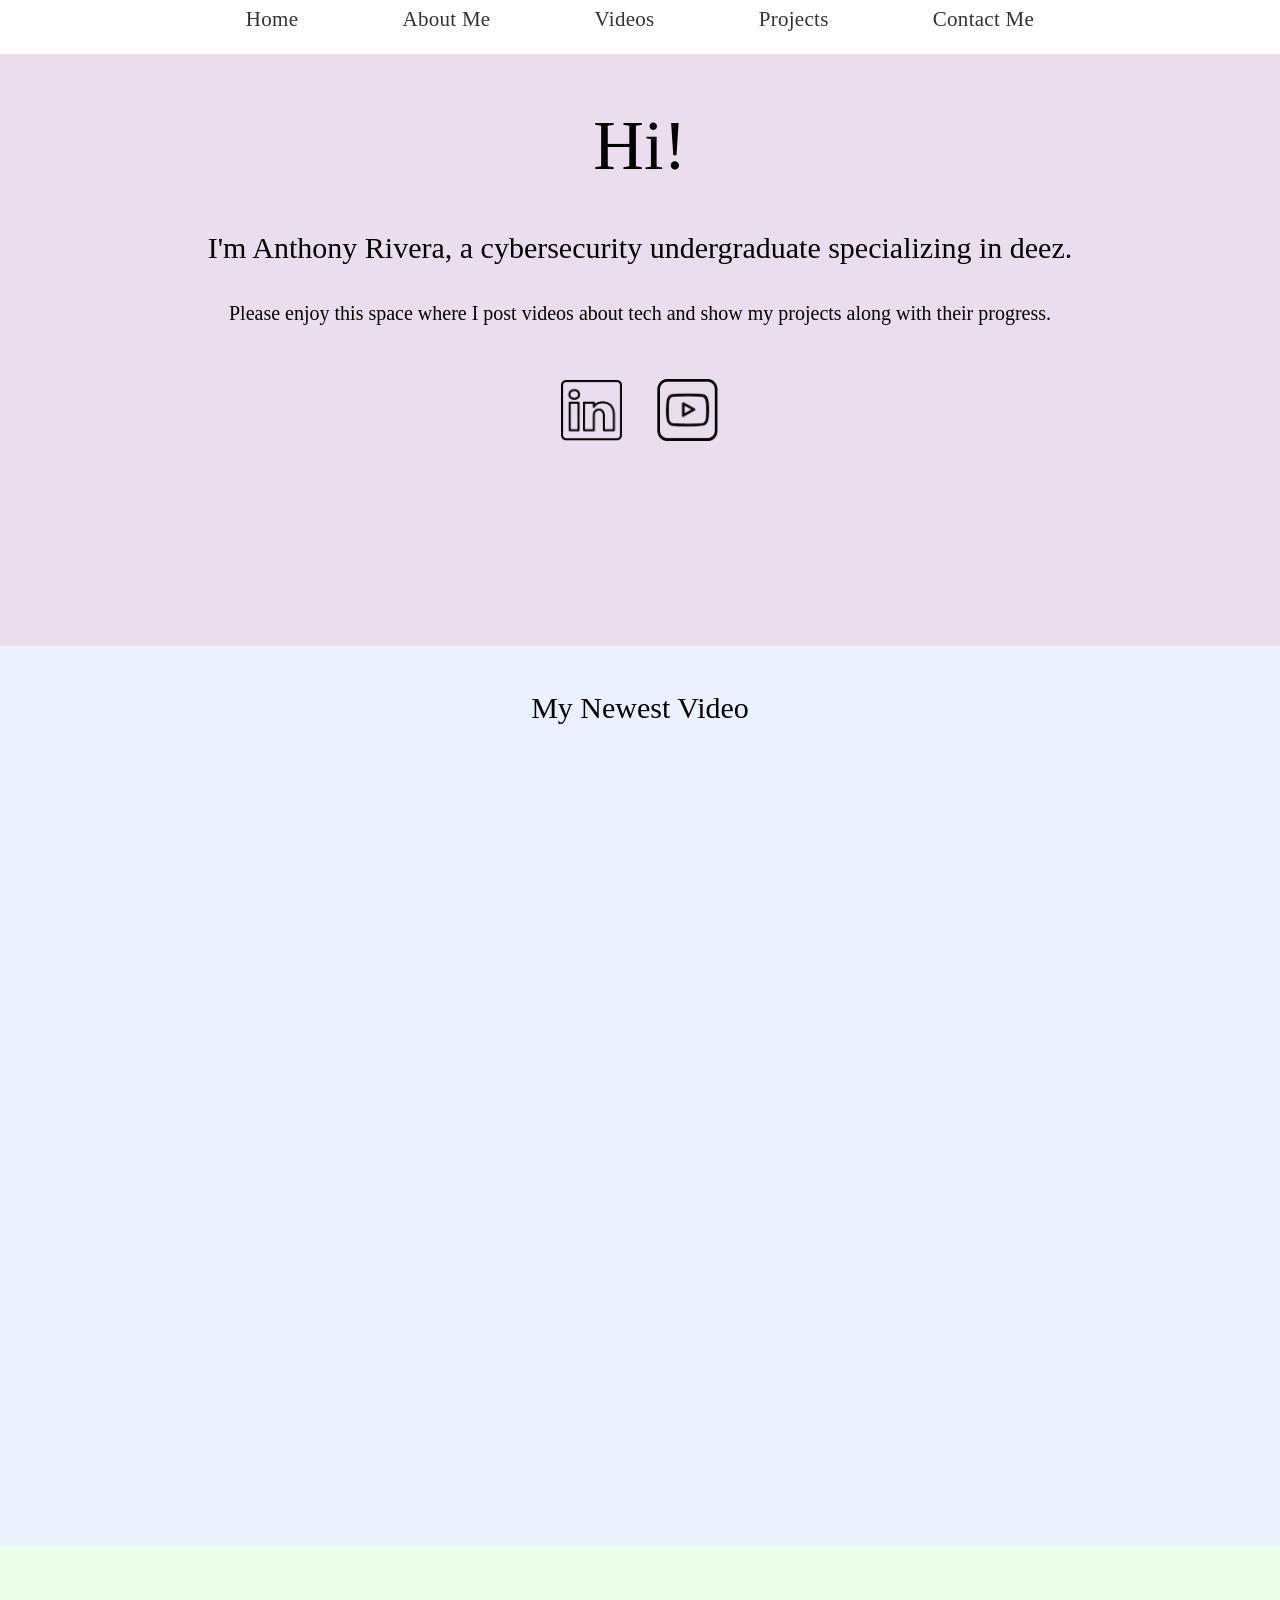
==== index.html @ 6cbc9366 "Add files via upload" ====
<!DOCTYPE html>
<html>
<meta charset="UTF-8">
<head>
    <title>Anthony Rivera</title>
    <link rel="stylesheet" href="style.css">
    <!-- Load an icon library to show a hamburger menu (bars) on small screens -->
    <link rel="stylesheet" href="https://cdnjs.cloudflare.com/ajax/libs/font-awesome/4.7.0/css/font-awesome.min.css">
    <meta name="viewport" content="width=device-width, initial-scale=1">
    <script>
        function openNav() {
            document.getElementById(
              "nav").style.width = "100%";
            //document.getElementById(
            //    "navbar").style.display = "none";
        }
  
        function closeNav() {
            document.getElementById(
              "nav").style.width = "0%";
            //document.getElementById(
            //    "navbar").style.display = "inherit";
        }
    </script>
</head>
<body>
    <div class="container">
        <div class="navbar" id="navbar">
            <nav>
                <ul>
                    <a href="index.html" class="signature"><img src="images/newsig - Copy.png" width="160" height="60"></a>
                    <a href="javascript:void(0);" class="icon" onclick="openNav()">
                        <i class="fa fa-bars"></i>
                    </a>
                    <li><a href="">Home</a></li>
                    <li><a href="">About Me</a></li>
                    <li><a href="">Videos</a></li>
                    <li><a href="">Projects</a></li>
                    <li><a href="">Contact Me</a></li>
                </ul>
            </nav>

        </div>
        <div class="overlay" id="nav">
            <div id="box">
            <a href="javascript:void(0);" class="closebtn" onclick="closeNav()">
                x
            </a>
            </div>
            <ul>
                <li><a href="">Home</a></li>
                <li><a href="">About Me</a></li>
                <li><a href="">Videos</a></li>
                <li><a href="">Projects</a></li>
                <li><a href="">Contact Me</a></li>
            </ul>
            
        </div>
    </div>
    <div class= "header">
        <img src="images/aandk.jpeg">
    </div>
    <div class="intro">
        <h1>Hi!</h1>
        <h2>I'm Anthony Rivera, a cybersecurity undergraduate specializing in deez.</h2>
        <p> Please enjoy this space where I post videos about tech and show my projects along with their progress. </p>
        <div class="intro-icons">
            <a href="https://www.linkedin.com/in/anthony-javier-rivera/" target="_blank" class="in"><img src="images/in.png" width=auto height="61"></a>
            <a href="https://www.youtube.com/channel/UCGblh24hD4onPVP8Bp-yBwQ" target="_blank" class="yt"><img src="images/yt-r.png" width=auto height="61.8"></a>
        </div>
    </div>
    <div class="homevid">
        <h2>My Newest Video</h2>
        <div class="homevidcontainer" id="homevidcontainer">
            <iframe width="560" height="315" src="https://www.youtube.com/embed/LMaG_uOa440" title="YouTube video player" frameborder="0" allow="accelerometer; autoplay; clipboard-write; encrypted-media; gyroscope; picture-in-picture" allowfullscreen></iframe>
        </div>
    </div>
    <div class="placeholder">
        
    </div>
    <div class="footer">
        
    </div>
</body>
</html>
---- style.css ----
*{
    margin: 0;
    padding: 0;
}
.header{
  font-size: 0;
  
}
.header img {
    width: 100%;
    font-size: 1rem; 
    display: inline-block;
    
}
.intro{
  background-color: #eadded;
  height: 70vh;

}
.intro h1{
  padding-top: 10vh;
  padding-left: 15vw;
  padding-right: 15vw;
  text-align: center;
  font-size: 70px;
  font-weight: 200;
}
.intro h2{
  padding-top: 5vh;
  padding-left: 15vw;
  padding-right: 15vw;
  margin-bottom: 10px;
  text-align: center;
  font-size: 30px;
  font-weight: 200;
}
.intro p{
  padding-top: 3vh;
  padding-left: 15vw;
  padding-right: 15vw;
  text-align: center;
  font-size: 20px;
  font-weight: 200;
}
.intro-icons{
  text-align: center;
  padding-top: 6vh;
}
/*.yt and .in are problem childs right now*/
.in{
  padding-right: 30px;
}
.homevid{
  background-color: #ebf2ff;
  height: 100vh;

}
.homevid h2{
  padding-top: 5vh;
  padding-left: 15vw;
  padding-right: 15vw;
  padding-bottom: 5vh;
  text-align: center;
  font-size: 30px;
  font-weight: 200;
}
.homevidcontainer{
    overflow:hidden;
    margin:auto;
    padding-bottom:35%;
    position:relative;
    height:auto;
    width: 50%;
    z-index: 5;
}
.homevidcontainer iframe{
  left:0;
  top:0;
  height:100%;
  width:100%;
  position: absolute;
  z-index: 5;
}
.placeholder{
  background-color: #ebffeb;
  height: 70vh;

}

.navbar{
    -webkit-text-size-adjust: 100%;
    pointer-events: auto;
    font-size: 14px;
    letter-spacing: .02em;
    line-height: 1.8em;
    text-transform: none;
    color: rgba(29,29,29,.7);
    font-family: montserrat,sans-serif;
    font-weight: 300 !important;
    font-style: normal;
    background: #fff;
    -webkit-font-smoothing: subpixel-antialiased;
    position: fixed;
    z-index: 9999;
    width: 100%;
    display: block;
    height: 6vh;

}
nav{
    -webkit-text-size-adjust: 100%;
    pointer-events: auto;
    font-size: 14px;
    letter-spacing: .02em;
    line-height: 1.8em;
    text-transform: none;
    color: rgba(29,29,29,.7);
    font-family: montserrat,sans-serif;
    font-weight: 300 !important;
    font-style: normal;
    -webkit-font-smoothing: subpixel-antialiased;
    -webkit-box-align: center;
    align-items: center;
    text-align: center;
    -webkit-box-pack: center;
    justify-content: center;
    box-sizing: border-box;
    padding-left: 38px;
    padding-right: 38px;
    padding-top: 7px;
    padding-bottom: 7px;
    margin-left: auto;
    margin-right: auto;
    display: flex;
    z-index: 9999;
}
nav ul li{
    display: inline-block;
    list-style: none;
    margin: 0px 20px;

}
nav ul li a{
    text-decoration: none;
    color: #333;
    font-size: 21px;
    font-weight: 200;
    font-family: garamond, 'Times New Roman', serif;
    transition: 0.3s;
    padding-left: 30px;
    padding-right: 30px;
    
}



/*change opacity of rest that are not hovered*/
ul:hover li:not(:hover) a { 
    opacity: .5;
}
  

  /* Hide the link that should open and close the nav.navbar on small screens */
.navbar .icon, .navbar .signature {
    display: none;
  }
  /*stile the habuger menu*/
  .navbar a.icon {
    font-size: 30px;
    color: #000;
    
  }
  /* When the screen is less than 600 pixels wide, hide all links, except for the first one ("Home"). Show the link that contains should open and close the nav.navbar (.icon) */
@media screen and (max-width: 930px) {
    .navbar nav ul li {
        display: none;
    }
    .navbar a.icon {
      float: right;
      display: block;
    }
    .navbar a.signature {
        display: block;
        max-width: 100%;
        margin-left: auto;
        margin-right: auto;
    }
    .navbar nav ul {
        display: inline-block;
        width: 100%;
    }

    .navbar nav ul a.icon {
        position: absolute;
        right: 5vw;
        top: 20px;
    }
  }
  /*for super small mobile view*/
  @media screen and (max-width: 480px) {
    .homevid{
      background-color: #ebf2ff;
      height: 60vh;
    }
    .intro-icons{
      text-align: center;
      padding-top: 4vh;
    }
    .intro h1{
      padding-top: 6vh;
    }
  }
  /* change navigation bar to mobile nav bar */
  @media screen and (max-width: 930px){
    .navbar{
      height: 70px;
    }
    .header img{
      padding-top: 50px;
    }
    .homevid h2{
      padding-top: 5vh;
      padding-left: 15vw;
      padding-right: 15vw;
      padding-bottom: 5vh;
      text-align: center;
      font-size: 30px;
      font-weight: 200;
    }
    .homevidcontainer{
        overflow:hidden;
        margin:auto;
        padding-bottom:70%;
        position:relative;
        height:auto;
        width: 70%;
    }
    .homevidcontainer iframe{
      left:0;
      top:0;
      height:100%;
      width:100%;
      position:absolute;
    }
    .intro h1{
      padding-top: 6vh;
    }
  }
  /* The "responsive" class is added to the nav.navbar with JavaScript when the user clicks on the icon. This class makes the nav.navbar look good on small screens (display the links vertically instead of horizontally) */
  @media screen and (max-width: 930px) {
    .navbar.responsive {position: relative;}
    .navbar.responsive nav ul a.icon {
      position: absolute;
      right: 5vw;
      top: 20px;
    }
    .navbar.responsive nav ul li {
      float: none;
      display: block;
      text-align: left;
    }
  }

  .overlay ul li {
    list-style: none;
    text-align: center;
    padding-top: 30px;
    padding-bottom: 30px;
  }

  .overlay ul li a {
    text-decoration: none;
    color: #333;
    font-size: 40px;
    font-weight: 200;
    font-family: garamond, 'Times New Roman', serif;
    transition: 0.3s;
  }

  .overlay ul {
    margin-top: 15vh;
  }

  .overlay {
    height: 100%;
    width: 0;
    position: fixed;
    background-color: rgb(255, 255, 255);
    overflow-x: hidden;
    transition: 0.5s;
    z-index: 99999;
}

.overlay #box {
  background-color: pink;
  position: absolute;
  right: 0;
  top: 0;
  min-width: 100px;
  min-height: 100px;
  width: 10vw;
  height: 10vw;
  text-align: center;
}

.overlay #box a {
  font-size: 500%;
  text-decoration: none;
  color: black;
  margin: 0;
  font-family: sans-serif;
}
/*this is for big monitors or screens*/
@media screen and (min-width: 1580px){
  .intro h1{
    padding-top: 10vh;
    padding-left: 15vw;
    padding-right: 15vw;
    text-align: center;
    font-size: 110px;
    font-weight: 200;
  }
  .intro h2{
    padding-top: 5vh;
    padding-left: 15vw;
    padding-right: 15vw;
    margin-bottom: 10px;
    text-align: center;
    font-size: 55px;
    font-weight: 200;
  }
  .intro p{
    padding-top: 3vh;
    padding-left: 15vw;
    padding-right: 15vw;
    text-align: center;
    font-size: 32px;
    font-weight: 200;
  }
  .in{
    height: 81;
    width: auto;
  }
  .yt{
    height: 81.8;
    width: auto;
  }
}
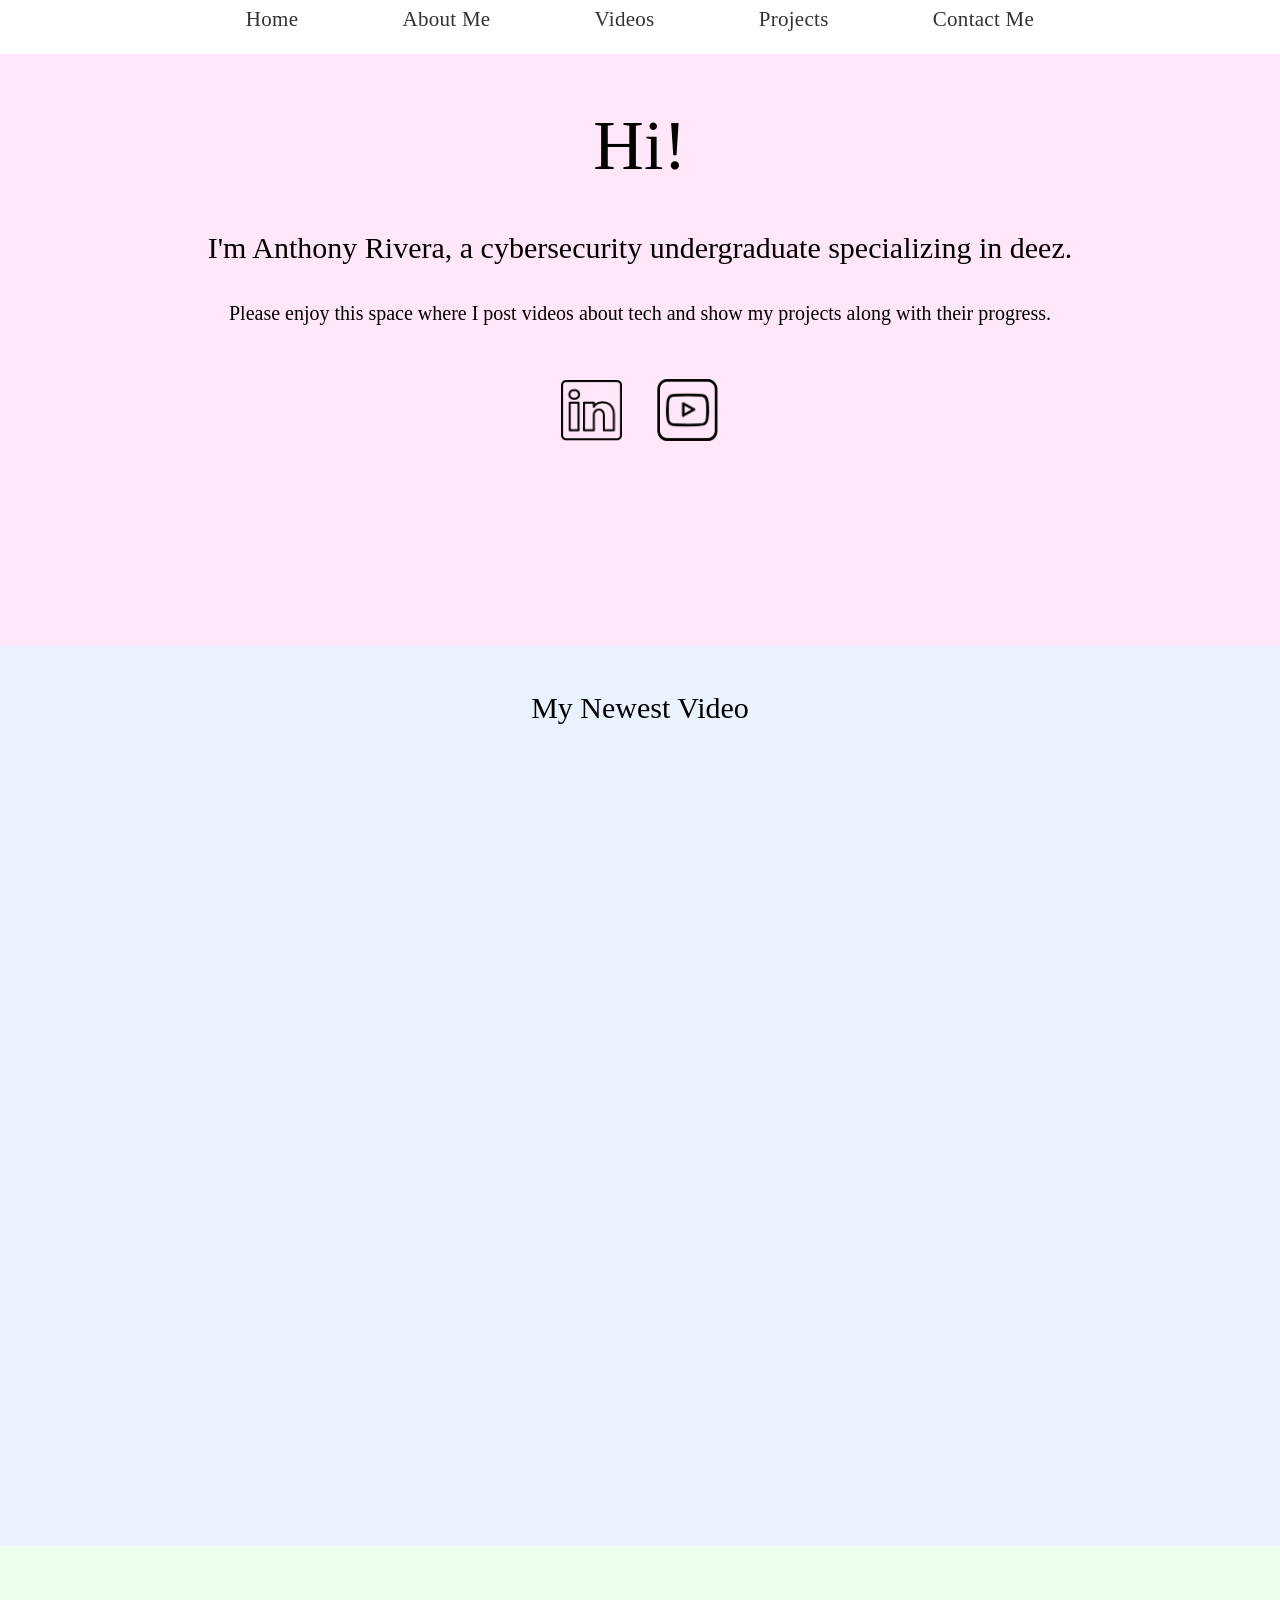
==== commit b4751e47: "Add files via upload" ====
--- a/index.html
+++ b/index.html
@@ -6,6 +6,10 @@
     <link rel="stylesheet" href="style.css">
     <!-- Load an icon library to show a hamburger menu (bars) on small screens -->
     <link rel="stylesheet" href="https://cdnjs.cloudflare.com/ajax/libs/font-awesome/4.7.0/css/font-awesome.min.css">
+    <link rel="apple-touch-icon" sizes="180x180" href="icons/apple-touch-icon.png">
+    <link rel="icon" type="image/png" sizes="32x32" href="icons/favicon-32x32.png">
+    <link rel="icon" type="image/png" sizes="16x16" href="icons/favicon-16x16.png">
+    <link rel="manifest" href="icons/site.webmanifest">
     <meta name="viewport" content="width=device-width, initial-scale=1">
     <script>
         function openNav() {
--- a/style.css
+++ b/style.css
@@ -13,7 +13,7 @@
     
 }
 .intro{
-  background-color: #eadded;
+  background-color: #ffe6f8;
   height: 70vh;
 
 }
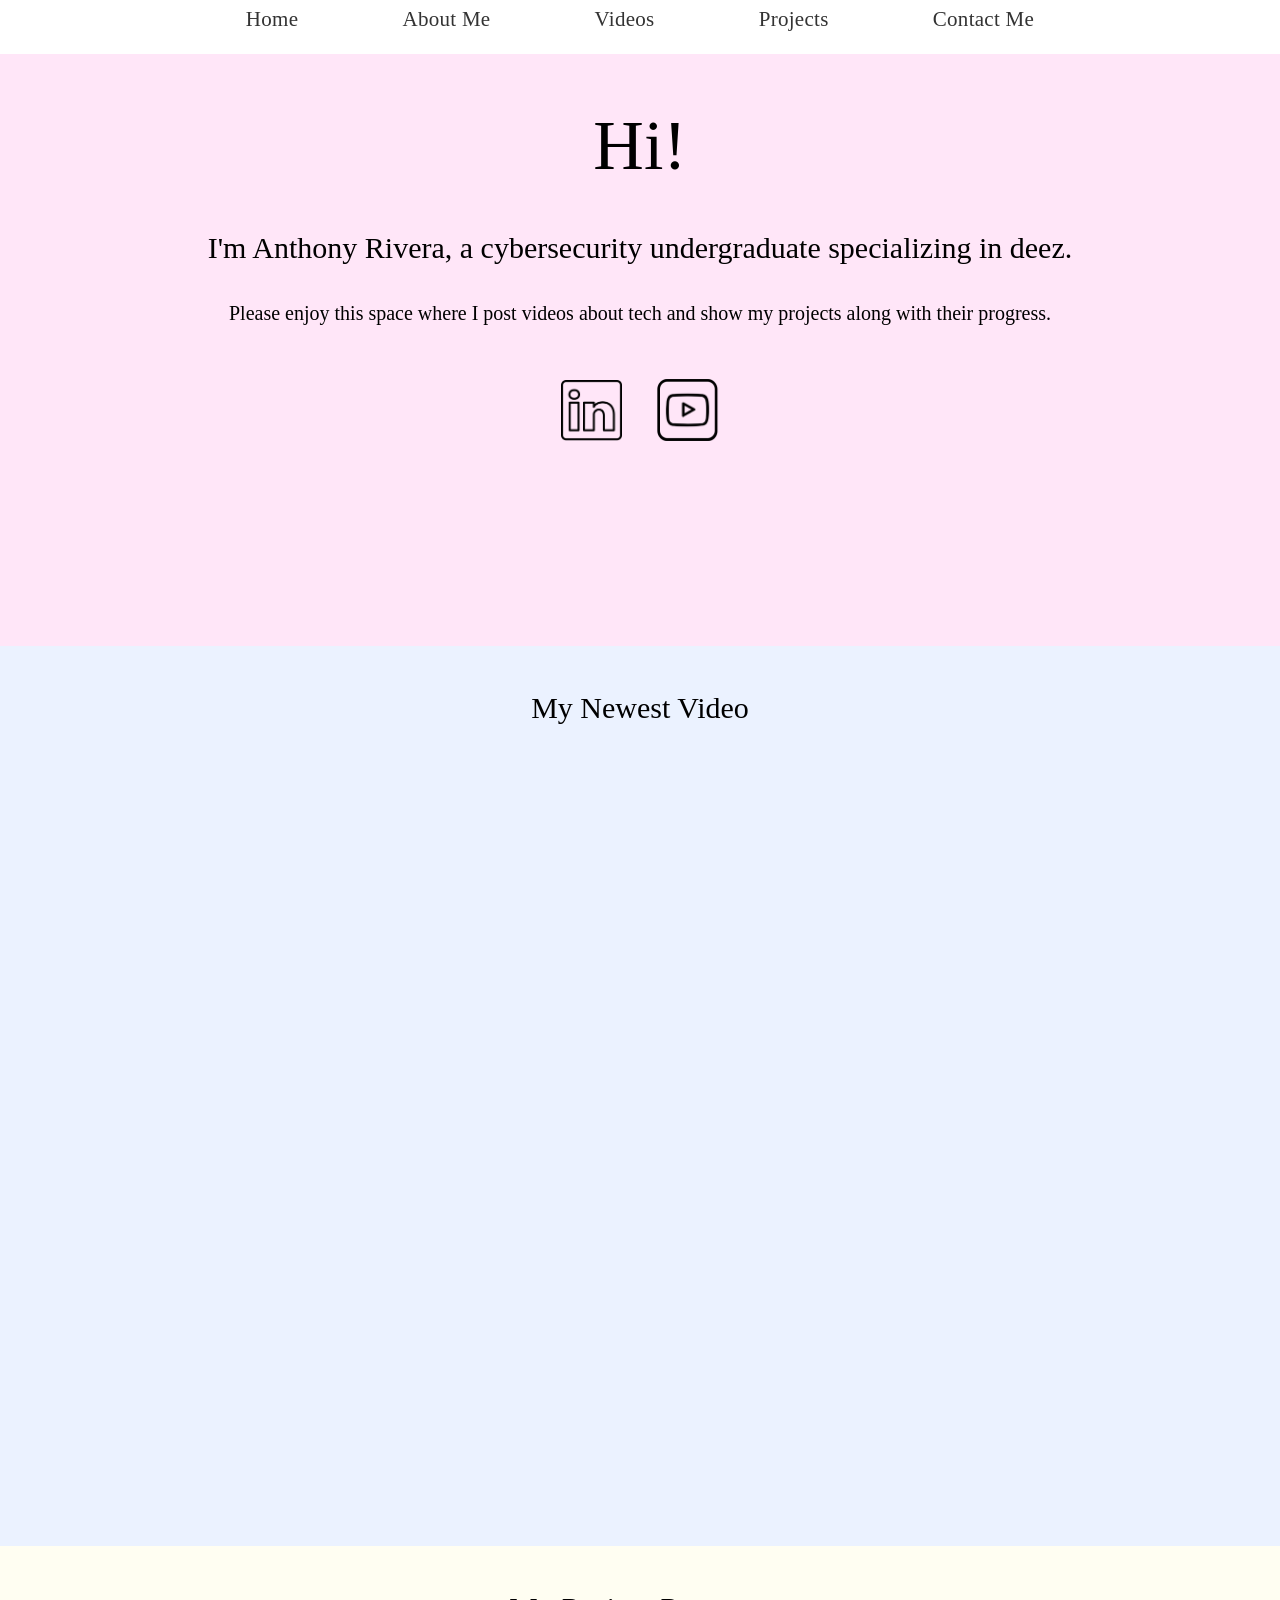
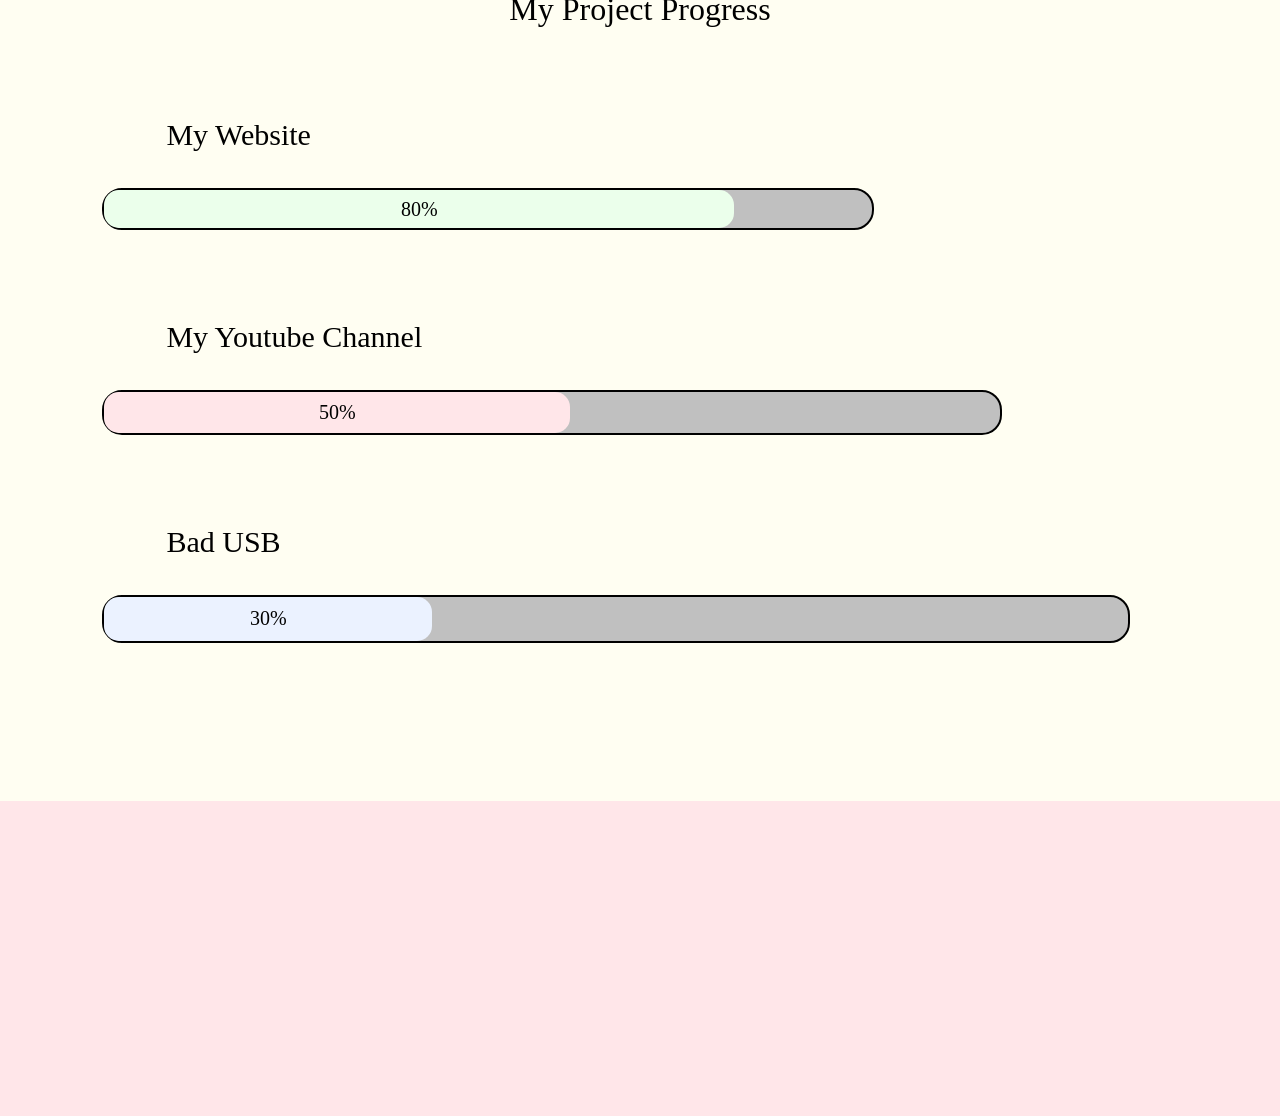
==== commit b42f4e53: "Add files via upload" ====
--- a/index.html
+++ b/index.html
@@ -79,8 +79,26 @@
             <iframe width="560" height="315" src="https://www.youtube.com/embed/LMaG_uOa440" title="YouTube video player" frameborder="0" allow="accelerometer; autoplay; clipboard-write; encrypted-media; gyroscope; picture-in-picture" allowfullscreen></iframe>
         </div>
     </div>
-    <div class="placeholder">
-        
+    <div class="projects">
+        <h1>My Project Progress</h1>
+        <div class="pContainer">
+            <h2>My Website</h2>
+            <div class="myProgress">
+                <div class="myBar">80%</div>
+            </div>
+        </div>
+        <div class="pContainer">
+            <h2>My Youtube Channel</h2>
+            <div class="myProgress2">
+                <div class="myBar2">50%</div>
+            </div>
+        </div>
+        <div class="pContainer">
+            <h2>Bad USB</h2>
+            <div class="myProgress3">
+                <div class="myBar3">30%</div>
+            </div>
+        </div>
     </div>
     <div class="footer">
         
--- a/style.css
+++ b/style.css
@@ -81,12 +81,87 @@
   position: absolute;
   z-index: 5;
 }
-.placeholder{
+.projects{
+  background-color: #fffef2;
+  height: 95vh;
+  
+
+}
+.projects h1{
+  text-align: center;
+  padding-top: 5vh;
+  font-weight: 200;
+}
+.pContainer{
+  padding-top: 10vh;
+  padding-left: 8vw;
+  padding-right: 8vw;
+}
+.pContainer h2{
+  padding-left: 5vw;
+  padding-bottom: 4vh;
+  font-size: 30px;
+  font-weight: 300;
+}
+.myProgress {
+  background-color: rgb(192, 192, 192);
+  width: 60vw;
+  border-radius: 20px;
+  border-style: solid;
+  border-width: 2px;
+  border-color: black;
+  
+}
+
+.myBar {
   background-color: #ebffeb;
-  height: 70vh;
-
-}
-
+  width: 80%;
+  color: black;
+  padding: 1%;
+  text-align: center;
+  font-size: 20px;
+  border-radius: 15px;
+} 
+.myProgress2 {
+  background-color: rgb(192, 192, 192);
+  width: 70vw;
+  border-radius: 20px;
+  border-style: solid;
+  border-width: 2px;
+  border-color: black;
+}
+
+.myBar2 {
+  background-color: #ffe6e9;
+  width: 50%;
+  color: black;
+  padding: 1%;
+  text-align: center;
+  font-size: 20px;
+  border-radius: 15px;
+} 
+.myProgress3 {
+  background-color: rgb(192, 192, 192);
+  width: 80vw;
+  border-radius: 20px;
+  border-style: solid;
+  border-width: 2px;
+  border-color: black;
+}
+
+.myBar3 {
+  background-color: #ebf2ff;
+  width: 30%;
+  color: black;
+  padding: 1%;
+  text-align: center;
+  font-size: 20px;
+  border-radius: 15px;
+} 
+.footer{
+  background-color: #ffe6e9;
+  height: 35vh;
+}
 .navbar{
     -webkit-text-size-adjust: 100%;
     pointer-events: auto;
@@ -345,4 +420,7 @@
     height: 81.8;
     width: auto;
   }
-}
+  nav ul{
+    padding-top: 4vh;
+  }
+}
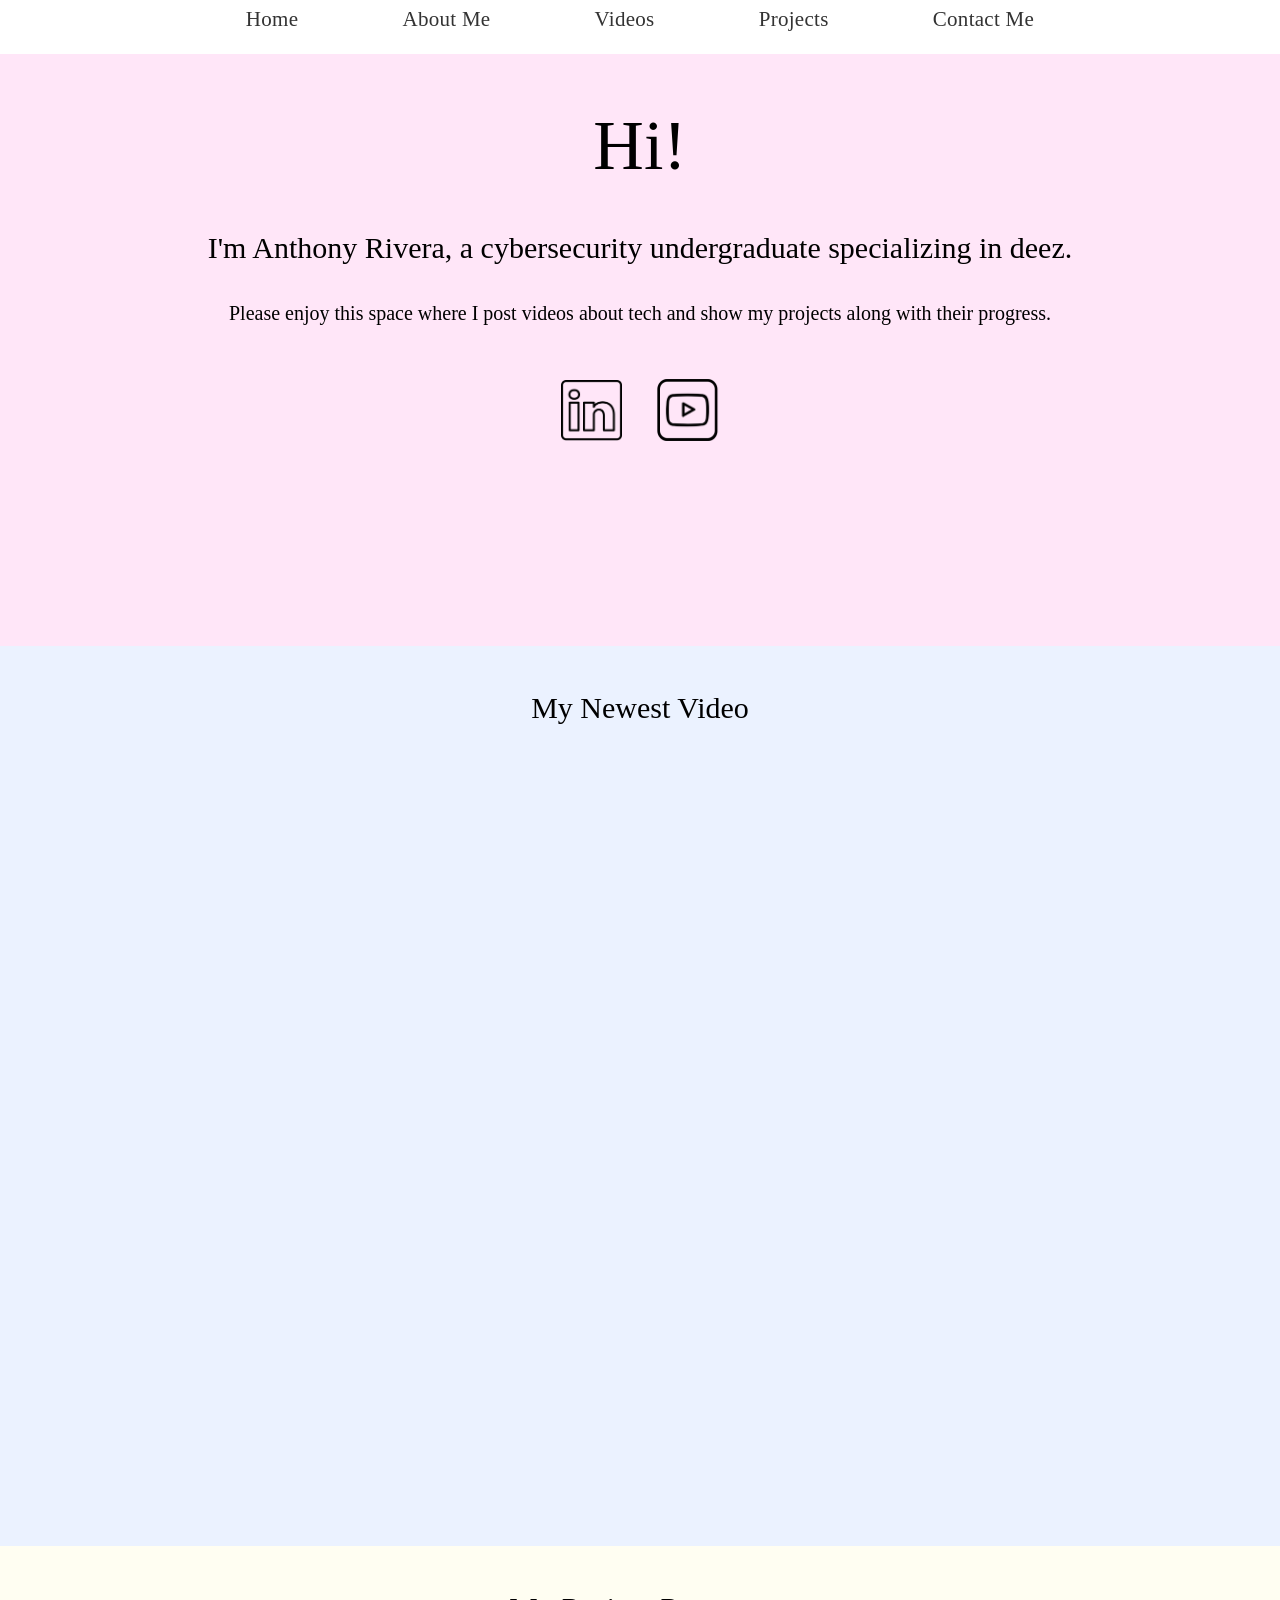
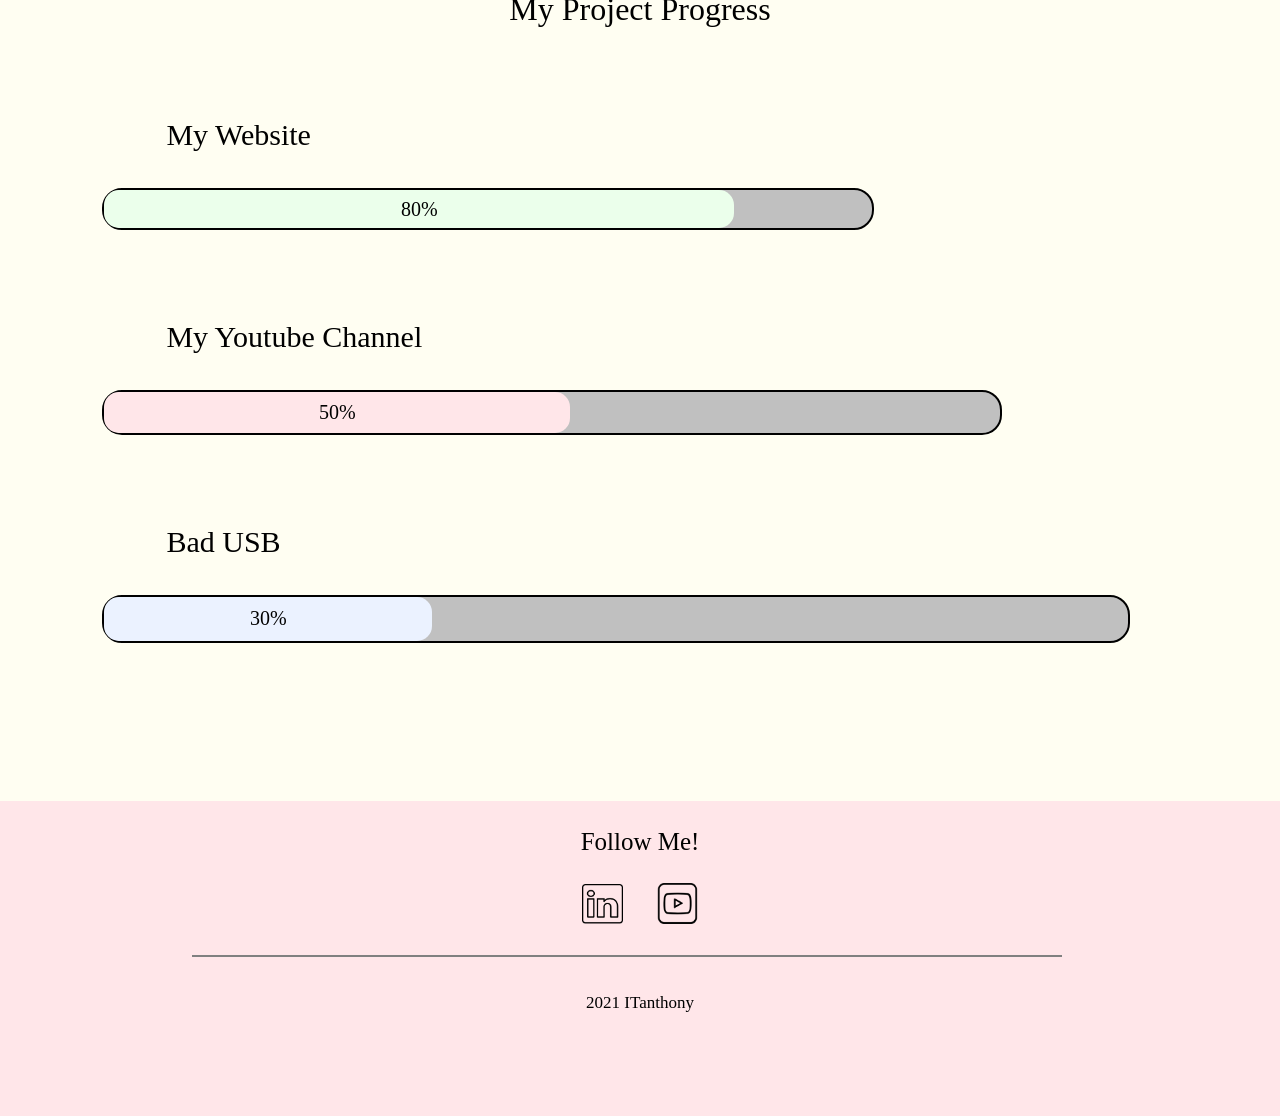
==== commit e0d11ae8: "Add files via upload" ====
--- a/index.html
+++ b/index.html
@@ -101,7 +101,20 @@
         </div>
     </div>
     <div class="footer">
-        
+        <div class="topFooter">
+            <h2>Follow Me!</h2>
+        </div>
+        <div class="intro-icons-footer">
+            <a href="https://www.linkedin.com/in/anthony-javier-rivera/" target="_blank" class="in"><img src="images/in.png" width=auto height="40"></a>
+            <a href="https://www.youtube.com/channel/UCGblh24hD4onPVP8Bp-yBwQ" target="_blank" class="yt"><img src="images/yt-r.png" width=auto height="40.5"></a>
+        </div>
+        <div class="footerCon">
+            <div class="footerLine">
+            </div>
+        </footerCon>
+        <div class="bottomFooter">
+            <p>2021 ITanthony</p>
+        </div>
     </div>
 </body>
 </html>
--- a/style.css
+++ b/style.css
@@ -161,6 +161,35 @@
 .footer{
   background-color: #ffe6e9;
   height: 35vh;
+}
+.topFooter h2{
+  text-align: center;
+  font-weight: 200;
+  font-family: garamond, 'Times New Roman', serif;
+  padding-top: 3vh;
+  font-size: 25px;
+}
+.intro-icons-footer{
+  text-align: center;
+  padding-top: 3vh;
+}
+.footerCon{
+  padding-top: 3vh;
+  padding-left: 15vw;
+  padding-right: 15vw;
+}
+.footerLine{
+  overflow: hidden;
+  width:68vw;
+  height: 2px;
+  background-color: gray;
+}
+.bottomFooter{
+  padding-top: 4vh;
+  text-align: center;
+}
+.bottomFooter{
+  font-size: 17px;
 }
 .navbar{
     -webkit-text-size-adjust: 100%;
@@ -421,6 +450,6 @@
     width: auto;
   }
   nav ul{
-    padding-top: 4vh;
-  }
-}
+    padding-top: 1vh;
+  }
+}
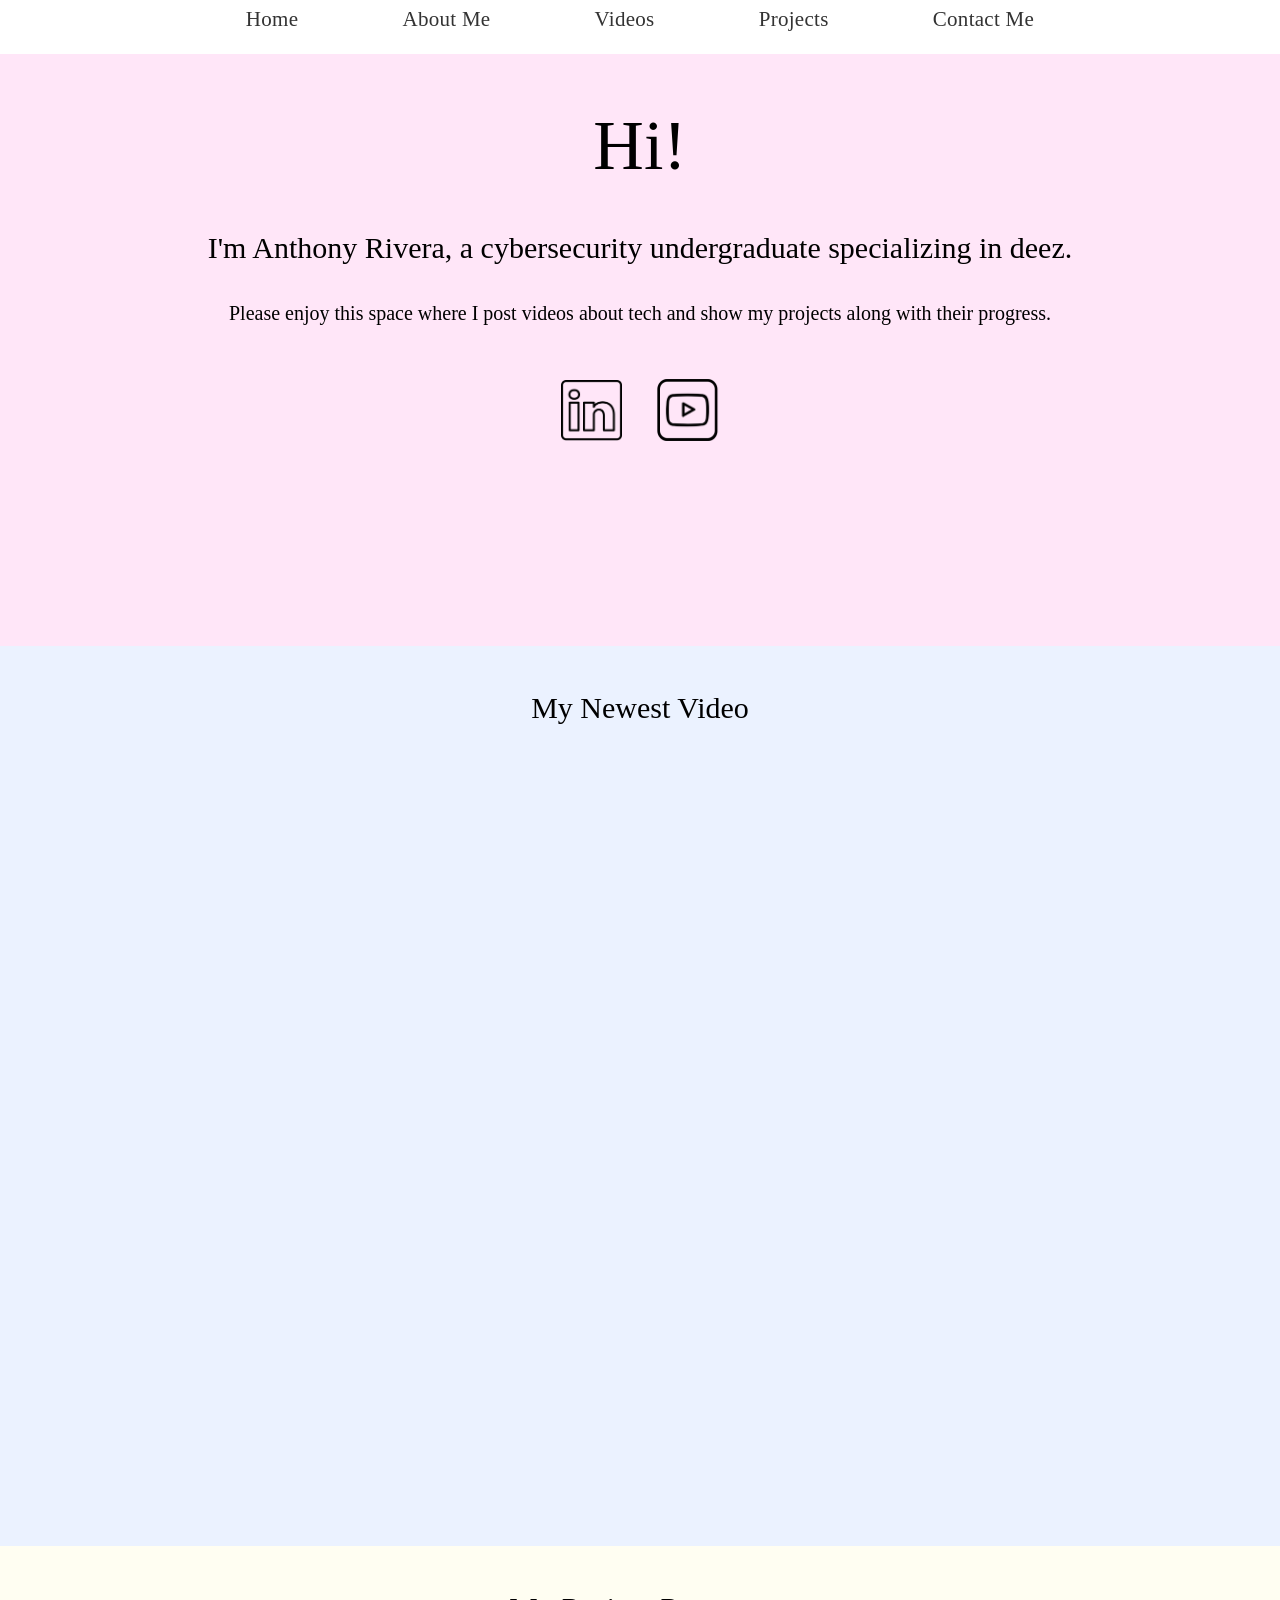
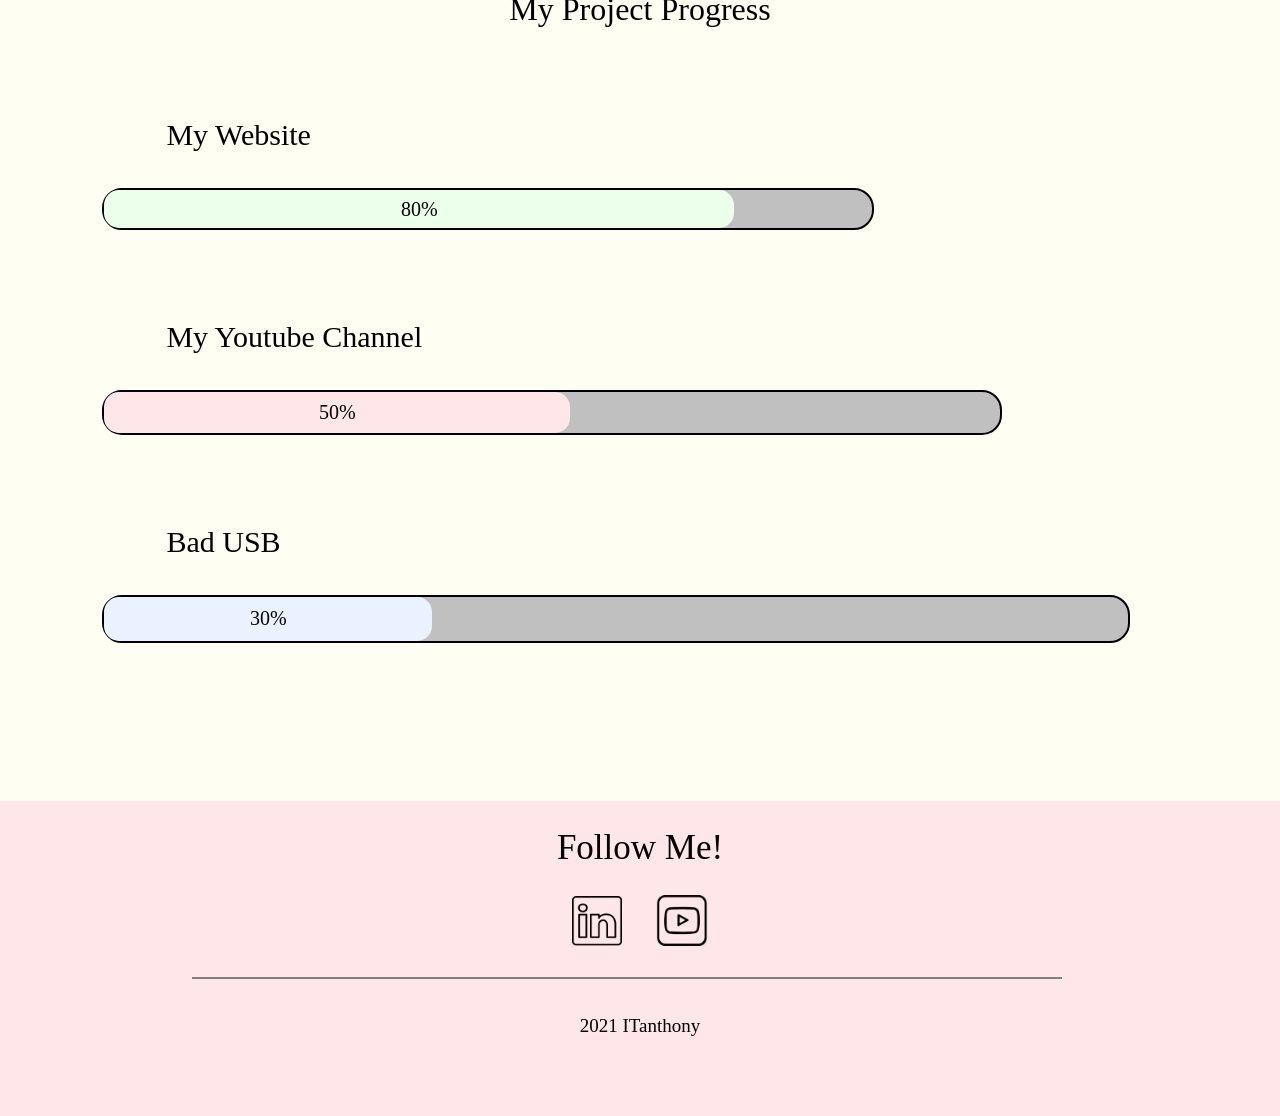
==== commit 4d80bbf4: "Add files via upload" ====
--- a/index.html
+++ b/index.html
@@ -105,8 +105,8 @@
             <h2>Follow Me!</h2>
         </div>
         <div class="intro-icons-footer">
-            <a href="https://www.linkedin.com/in/anthony-javier-rivera/" target="_blank" class="in"><img src="images/in.png" width=auto height="40"></a>
-            <a href="https://www.youtube.com/channel/UCGblh24hD4onPVP8Bp-yBwQ" target="_blank" class="yt"><img src="images/yt-r.png" width=auto height="40.5"></a>
+            <a href="https://www.linkedin.com/in/anthony-javier-rivera/" target="_blank" class="in"><img src="images/in.png" width=auto height="50"></a>
+            <a href="https://www.youtube.com/channel/UCGblh24hD4onPVP8Bp-yBwQ" target="_blank" class="yt"><img src="images/yt-r.png" width=auto height="50.5"></a>
         </div>
         <div class="footerCon">
             <div class="footerLine">
--- a/style.css
+++ b/style.css
@@ -167,7 +167,7 @@
   font-weight: 200;
   font-family: garamond, 'Times New Roman', serif;
   padding-top: 3vh;
-  font-size: 25px;
+  font-size: 35px;
 }
 .intro-icons-footer{
   text-align: center;
@@ -189,7 +189,7 @@
   text-align: center;
 }
 .bottomFooter{
-  font-size: 17px;
+  font-size: 19px;
 }
 .navbar{
     -webkit-text-size-adjust: 100%;
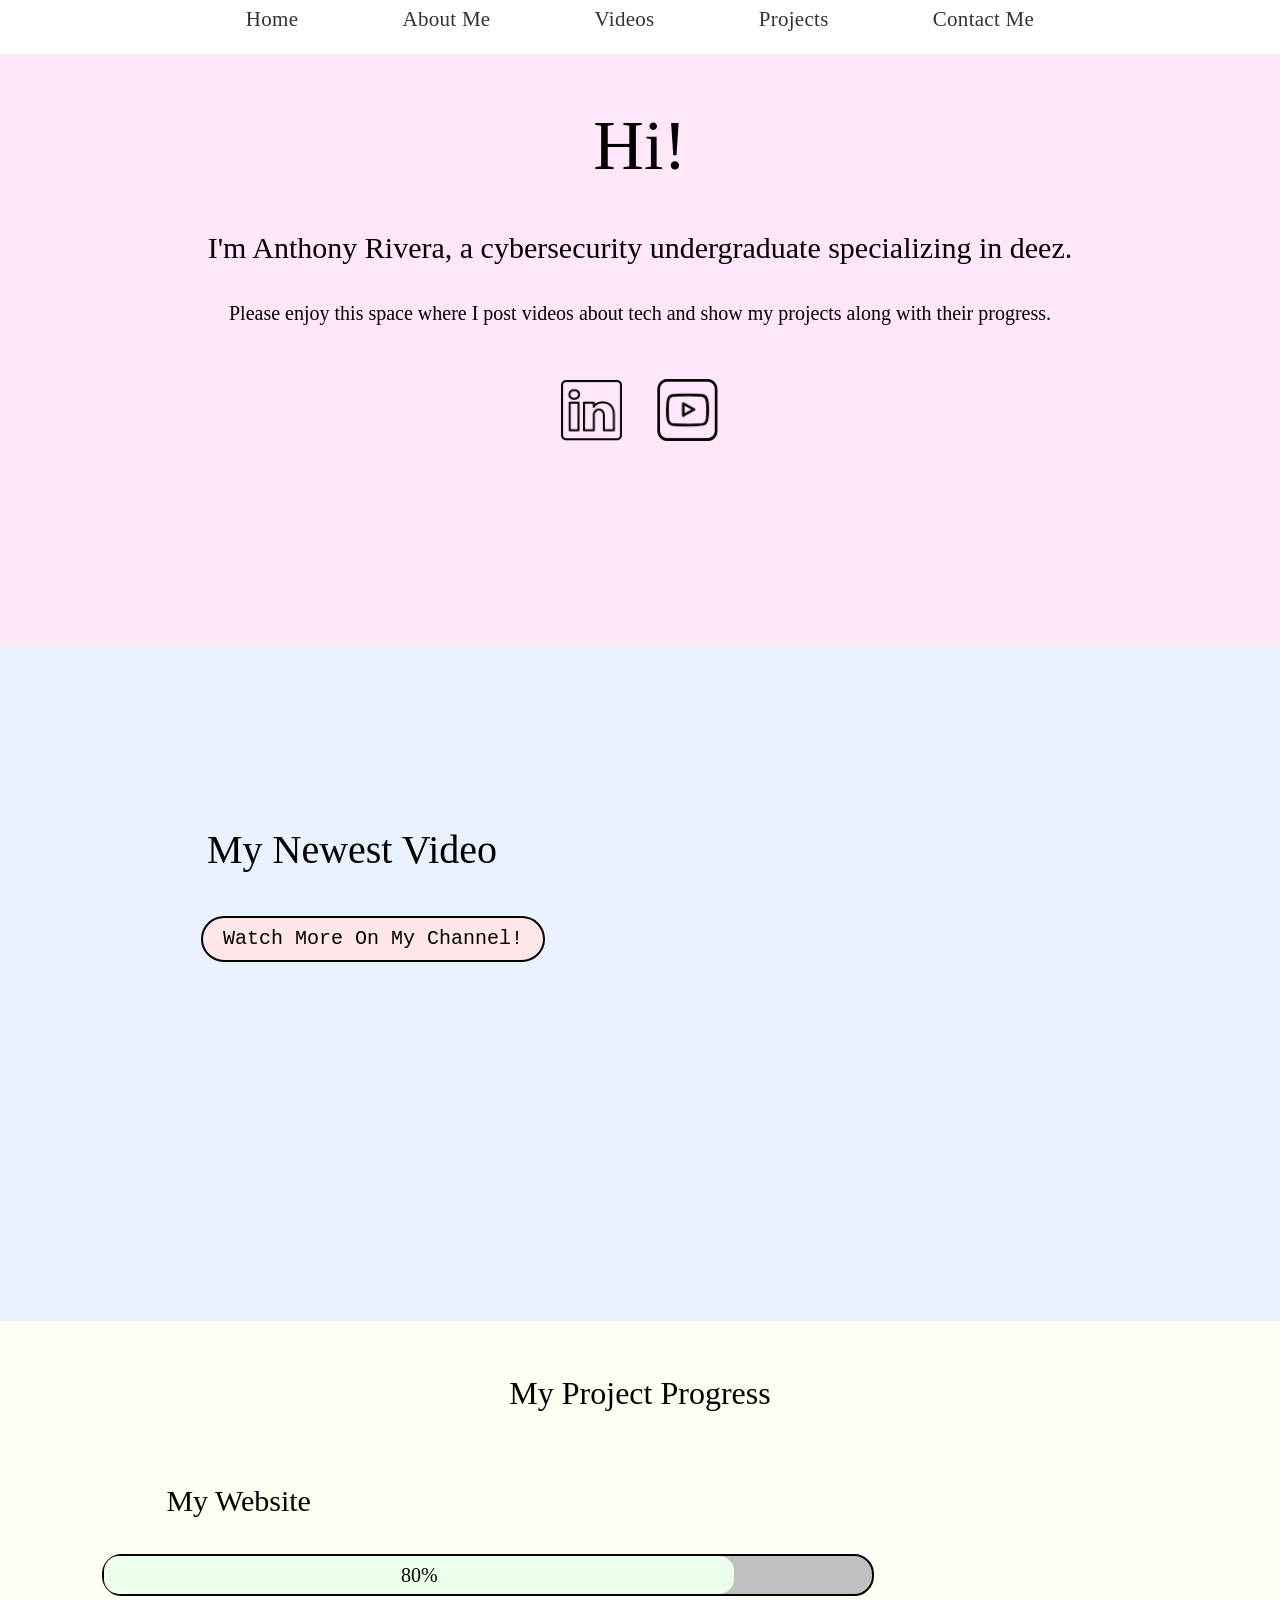
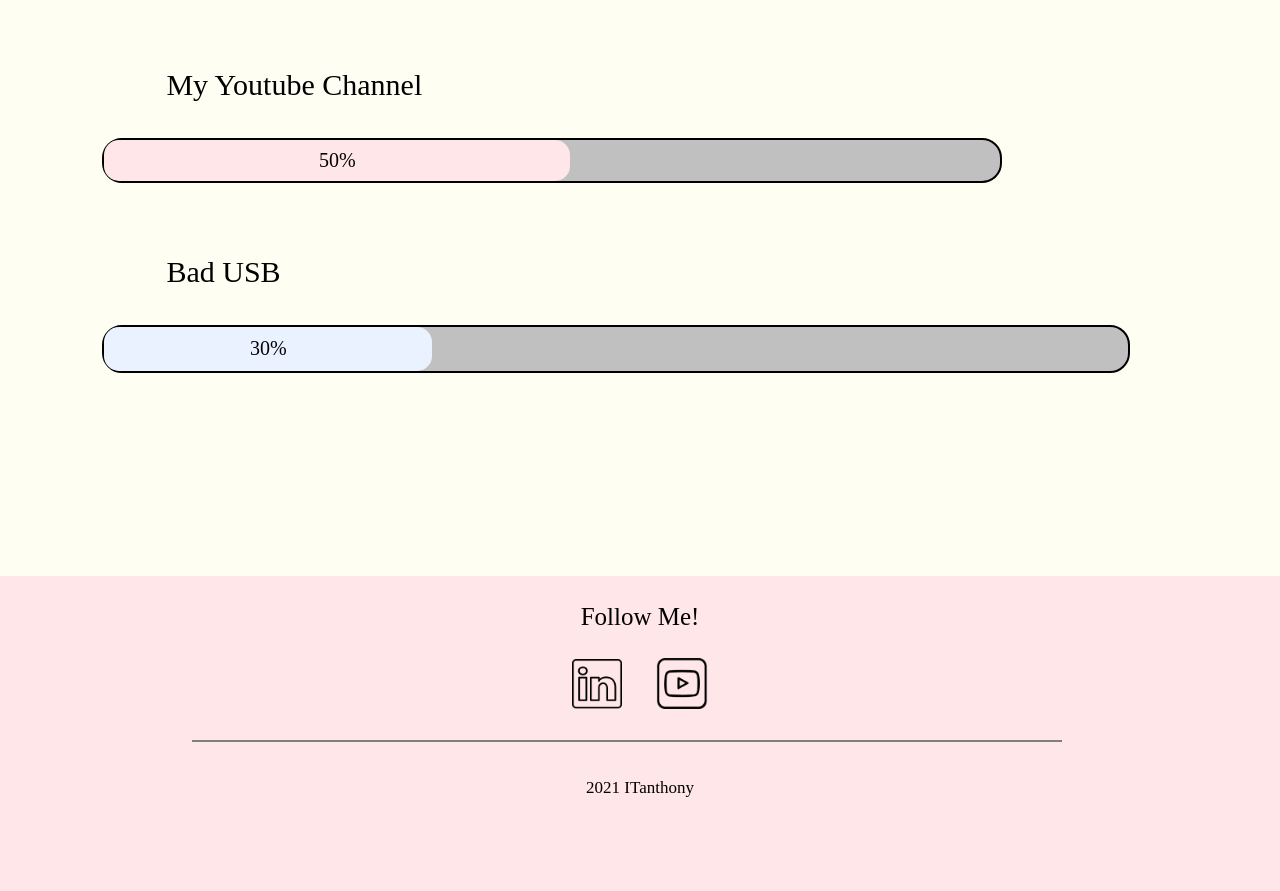
==== commit f0860f35: "Add files via upload" ====
--- a/index.html
+++ b/index.html
@@ -75,6 +75,9 @@
     </div>
     <div class="homevid">
         <h2>My Newest Video</h2>
+        <div class="vidBtnCon">
+            <a href="https://www.youtube.com/channel/UCGblh24hD4onPVP8Bp-yBwQ" target="_blank" class="vidBtn">Watch More On My Channel!</a>
+        </div>
         <div class="homevidcontainer" id="homevidcontainer">
             <iframe width="560" height="315" src="https://www.youtube.com/embed/LMaG_uOa440" title="YouTube video player" frameborder="0" allow="accelerometer; autoplay; clipboard-write; encrypted-media; gyroscope; picture-in-picture" allowfullscreen></iframe>
         </div>
--- a/style.css
+++ b/style.css
@@ -46,37 +46,63 @@
   text-align: center;
   padding-top: 6vh;
 }
-/*.yt and .in are problem childs right now*/
+
 .in{
   padding-right: 30px;
 }
 .homevid{
   background-color: #ebf2ff;
-  height: 100vh;
+  height: 75vh;
 
 }
 .homevid h2{
-  padding-top: 5vh;
-  padding-left: 15vw;
-  padding-right: 15vw;
+  padding-top: 20vh;
+  padding-right: 45vw;
   padding-bottom: 5vh;
   text-align: center;
-  font-size: 30px;
-  font-weight: 200;
+  font-size: 40px;
+  font-weight: 200;
+}
+.vidBtnCon{
+  padding-top: 1vh;
+  padding-left: 15.7vw;
+}
+.vidBtn {
+  -webkit-border-radius: 52;
+  -moz-border-radius: 52;
+  border-radius: 52px;
+  font-family: Courier New;
+  color: #000000;
+  font-size: 20px;
+  font-weight: 400;
+  background: #ffe6e9;
+  padding: 9px 20px 10px 20px;
+  text-decoration: none;
+  border-style: solid;
+  border-width: 2px;
+  border-color: black;
+  
+}
+
+.vidBtn:hover {
+  background: #fff0f2;
+  text-decoration: none;
 }
 .homevidcontainer{
+  margin-top: -31vh;
     overflow:hidden;
-    margin:auto;
+    margin-left: 55vw;
     padding-bottom:35%;
     position:relative;
     height:auto;
-    width: 50%;
+    width: 30%;
     z-index: 5;
 }
+
 .homevidcontainer iframe{
   left:0;
   top:0;
-  height:100%;
+  height:80%;
   width:100%;
   position: absolute;
   z-index: 5;
@@ -84,16 +110,15 @@
 .projects{
   background-color: #fffef2;
   height: 95vh;
-  
 
 }
 .projects h1{
   text-align: center;
-  padding-top: 5vh;
+  padding-top: 6vh;
   font-weight: 200;
 }
 .pContainer{
-  padding-top: 10vh;
+  padding-top: 8vh;
   padding-left: 8vw;
   padding-right: 8vw;
 }
@@ -167,7 +192,7 @@
   font-weight: 200;
   font-family: garamond, 'Times New Roman', serif;
   padding-top: 3vh;
-  font-size: 35px;
+  font-size: 25px;
 }
 .intro-icons-footer{
   text-align: center;
@@ -189,7 +214,7 @@
   text-align: center;
 }
 .bottomFooter{
-  font-size: 19px;
+  font-size: 17px;
 }
 .navbar{
     -webkit-text-size-adjust: 100%;
@@ -322,6 +347,11 @@
     .header img{
       padding-top: 50px;
     }
+    .homevid{
+      background-color: #ebf2ff;
+      height: 100vh;
+    
+    }
     .homevid h2{
       padding-top: 5vh;
       padding-left: 15vw;
@@ -346,8 +376,12 @@
       width:100%;
       position:absolute;
     }
+    
     .intro h1{
       padding-top: 6vh;
+    }
+    .vidBtn {
+      display: none;
     }
   }
   /* The "responsive" class is added to the nav.navbar with JavaScript when the user clicks on the icon. This class makes the nav.navbar look good on small screens (display the links vertically instead of horizontally) */
@@ -452,4 +486,14 @@
   nav ul{
     padding-top: 1vh;
   }
-}
+  .topFooter h2{
+    text-align: center;
+    font-weight: 200;
+    font-family: garamond, 'Times New Roman', serif;
+    padding-top: 3vh;
+    font-size: 45px;
+  }
+  .bottomFooter{
+    font-size: 19px;
+  }
+}
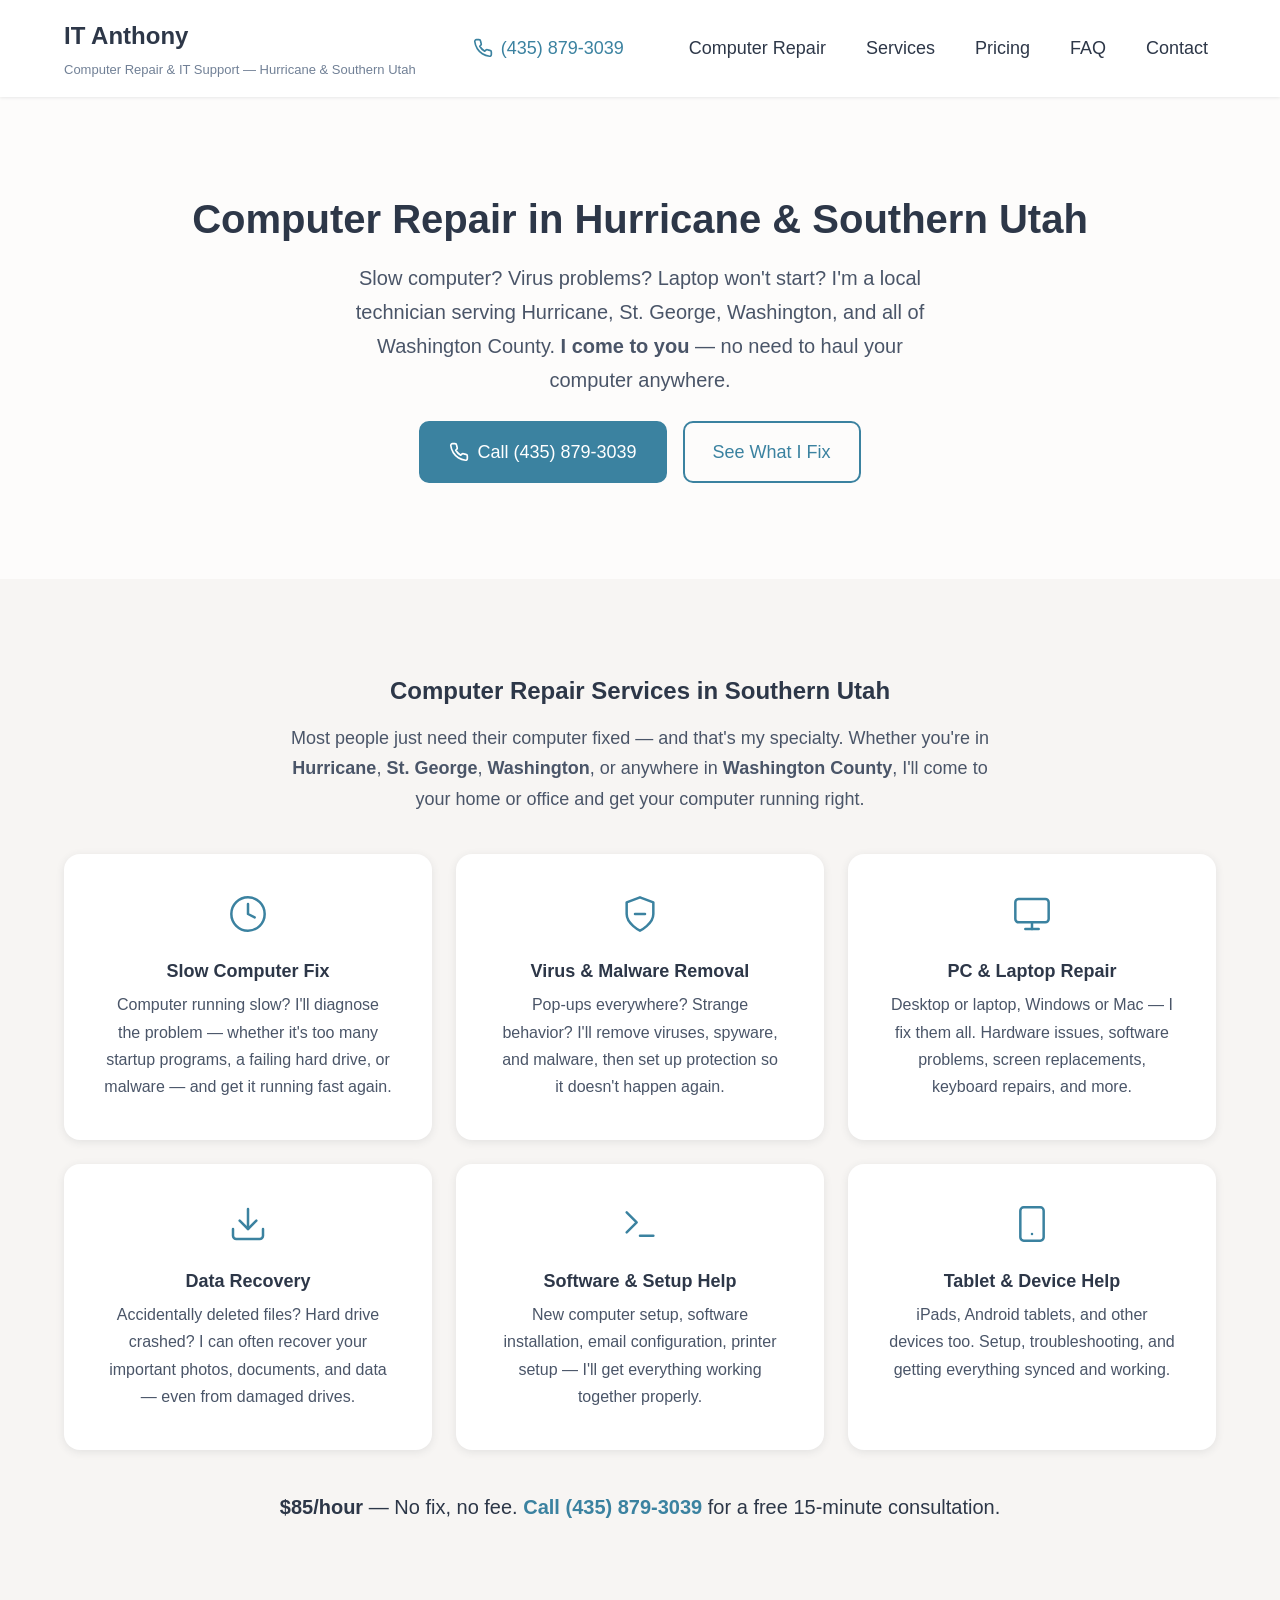
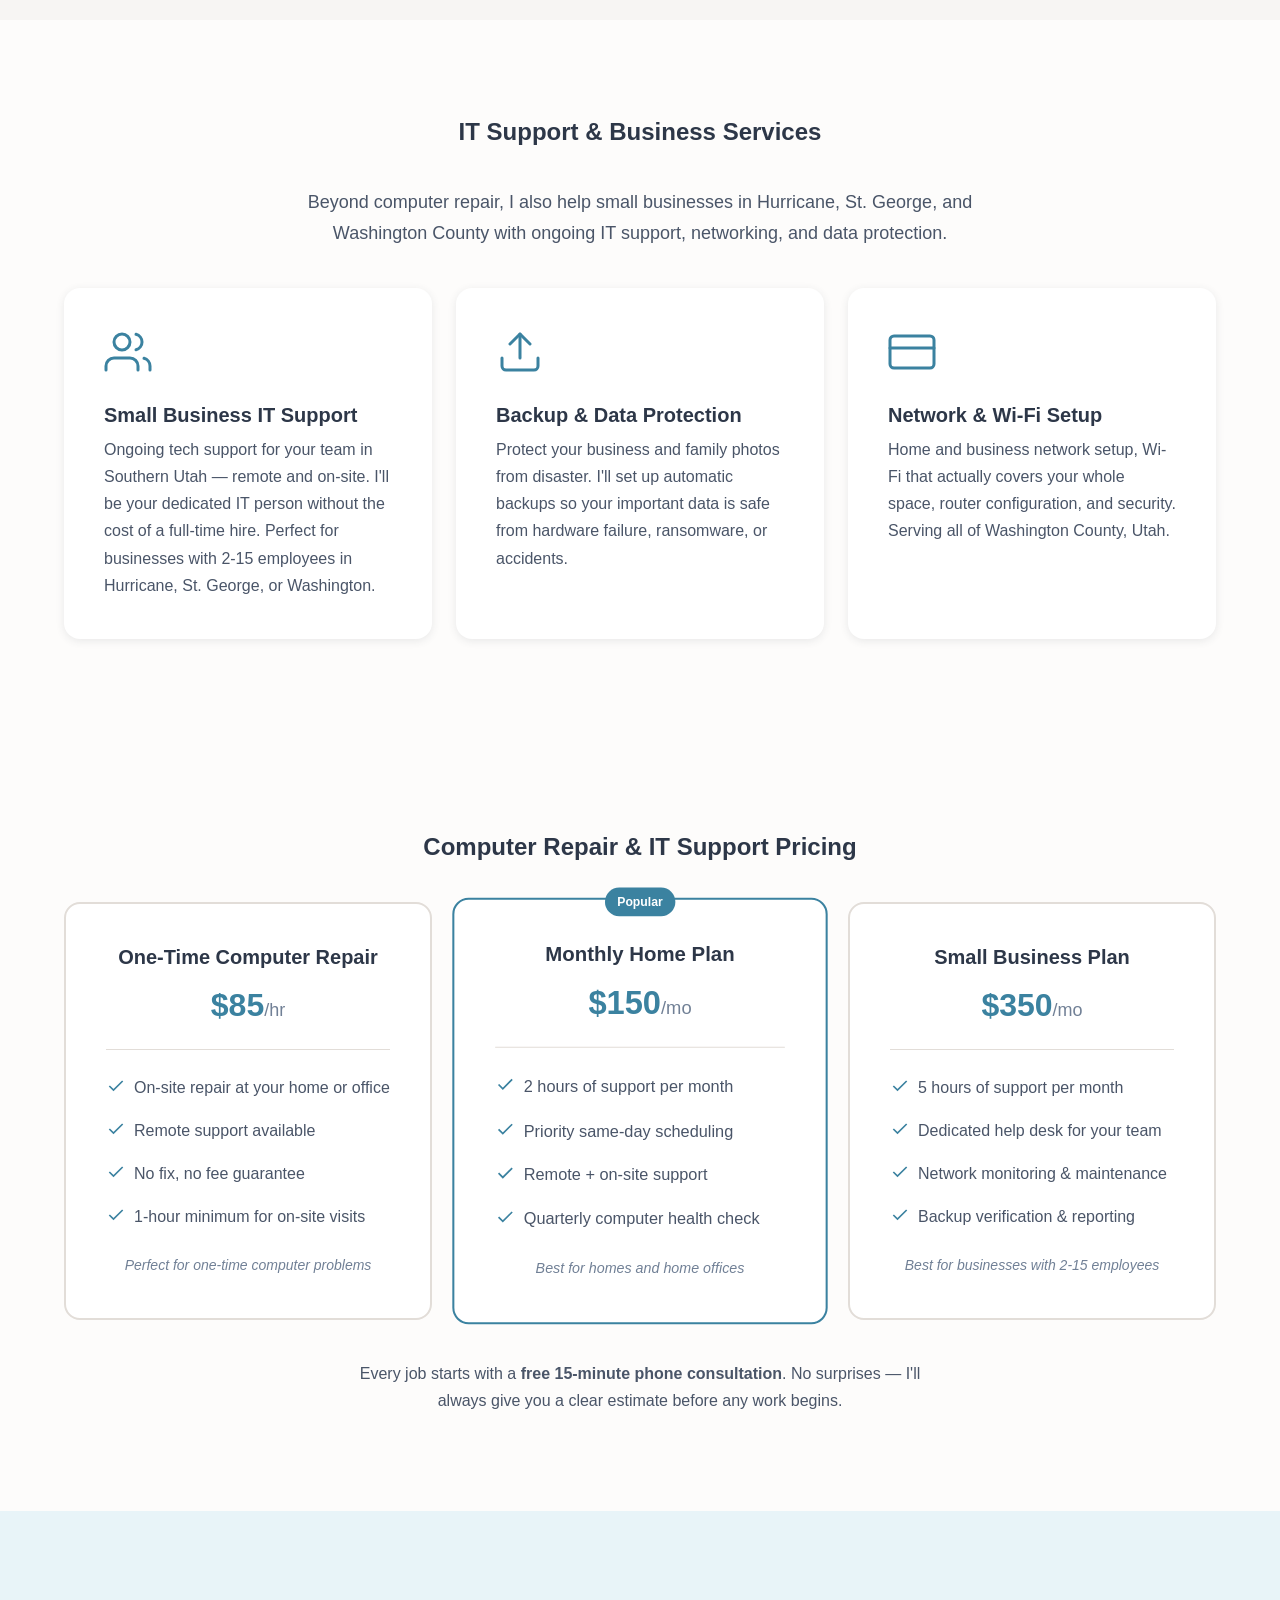
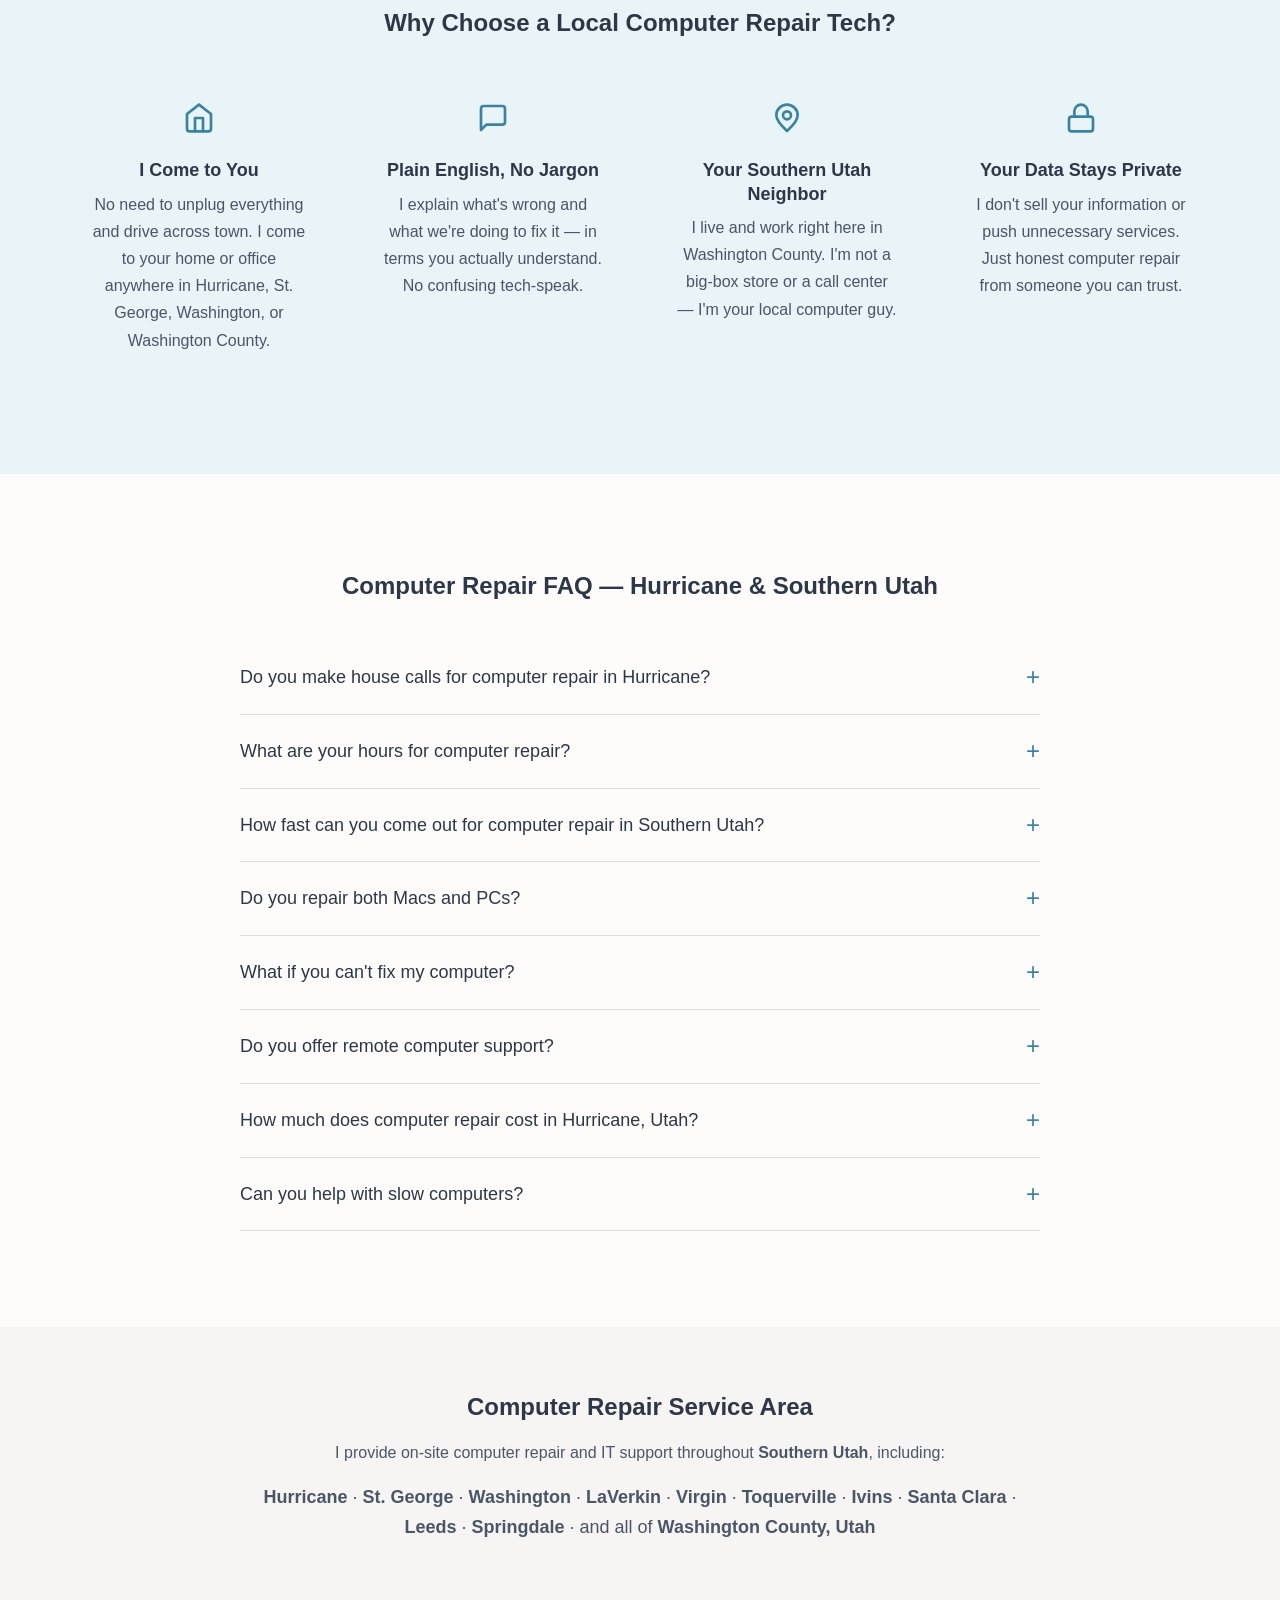
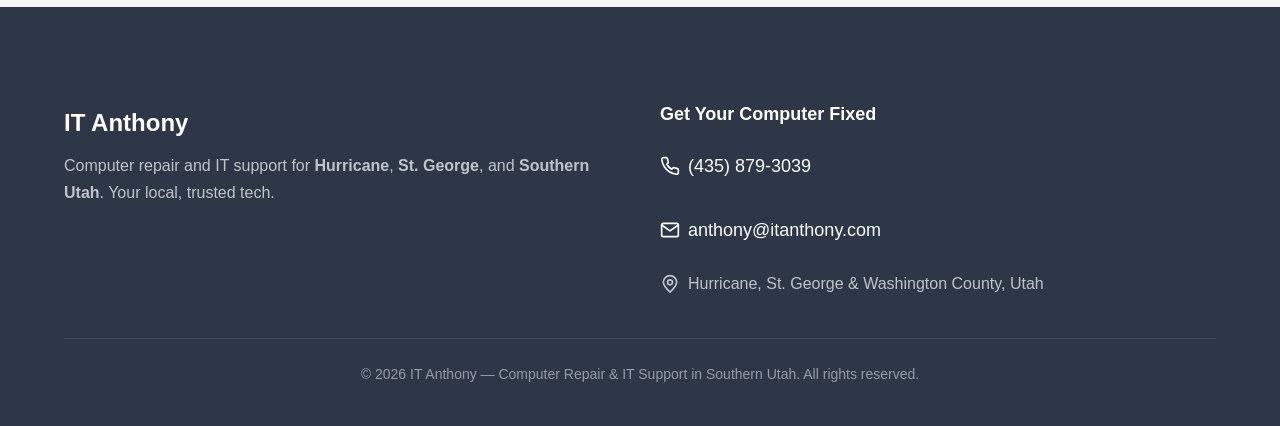
==== commit ee615dc8: "Business Mockup" ====
--- a/index.html
+++ b/index.html
@@ -1,123 +1,794 @@
-<!DOCTYPE html>
-<html>
-<meta charset="UTF-8">
-<head>
-    <title>Anthony Rivera</title>
-    <link rel="stylesheet" href="style.css">
-    <!-- Load an icon library to show a hamburger menu (bars) on small screens -->
-    <link rel="stylesheet" href="https://cdnjs.cloudflare.com/ajax/libs/font-awesome/4.7.0/css/font-awesome.min.css">
-    <link rel="apple-touch-icon" sizes="180x180" href="icons/apple-touch-icon.png">
-    <link rel="icon" type="image/png" sizes="32x32" href="icons/favicon-32x32.png">
-    <link rel="icon" type="image/png" sizes="16x16" href="icons/favicon-16x16.png">
-    <link rel="manifest" href="icons/site.webmanifest">
-    <meta name="viewport" content="width=device-width, initial-scale=1">
-    <script>
-        function openNav() {
-            document.getElementById(
-              "nav").style.width = "100%";
-            //document.getElementById(
-            //    "navbar").style.display = "none";
-        }
-  
-        function closeNav() {
-            document.getElementById(
-              "nav").style.width = "0%";
-            //document.getElementById(
-            //    "navbar").style.display = "inherit";
-        }
-    </script>
-</head>
-<body>
-    <div class="container">
-        <div class="navbar" id="navbar">
-            <nav>
-                <ul>
-                    <a href="index.html" class="signature"><img src="images/newsig - Copy.png" width="160" height="60"></a>
-                    <a href="javascript:void(0);" class="icon" onclick="openNav()">
-                        <i class="fa fa-bars"></i>
-                    </a>
-                    <li><a href="">Home</a></li>
-                    <li><a href="">About Me</a></li>
-                    <li><a href="">Videos</a></li>
-                    <li><a href="">Projects</a></li>
-                    <li><a href="">Contact Me</a></li>
-                </ul>
-            </nav>
-
-        </div>
-        <div class="overlay" id="nav">
-            <div id="box">
-            <a href="javascript:void(0);" class="closebtn" onclick="closeNav()">
-                x
-            </a>
-            </div>
-            <ul>
-                <li><a href="">Home</a></li>
-                <li><a href="">About Me</a></li>
-                <li><a href="">Videos</a></li>
-                <li><a href="">Projects</a></li>
-                <li><a href="">Contact Me</a></li>
-            </ul>
-            
-        </div>
-    </div>
-    <div class= "header">
-        <img src="images/aandk.jpeg">
-    </div>
-    <div class="intro">
-        <h1>Hi!</h1>
-        <h2>I'm Anthony Rivera, a cybersecurity undergraduate specializing in deez.</h2>
-        <p> Please enjoy this space where I post videos about tech and show my projects along with their progress. </p>
-        <div class="intro-icons">
-            <a href="https://www.linkedin.com/in/anthony-javier-rivera/" target="_blank" class="in"><img src="images/in.png" width=auto height="61"></a>
-            <a href="https://www.youtube.com/channel/UCGblh24hD4onPVP8Bp-yBwQ" target="_blank" class="yt"><img src="images/yt-r.png" width=auto height="61.8"></a>
-        </div>
-    </div>
-    <div class="homevid">
-        <h2>My Newest Video</h2>
-        <div class="vidBtnCon">
-            <a href="https://www.youtube.com/channel/UCGblh24hD4onPVP8Bp-yBwQ" target="_blank" class="vidBtn">Watch More On My Channel!</a>
-        </div>
-        <div class="homevidcontainer" id="homevidcontainer">
-            <iframe width="560" height="315" src="https://www.youtube.com/embed/LMaG_uOa440" title="YouTube video player" frameborder="0" allow="accelerometer; autoplay; clipboard-write; encrypted-media; gyroscope; picture-in-picture" allowfullscreen></iframe>
-        </div>
-    </div>
-    <div class="projects">
-        <h1>My Project Progress</h1>
-        <div class="pContainer">
-            <h2>My Website</h2>
-            <div class="myProgress">
-                <div class="myBar">80%</div>
-            </div>
-        </div>
-        <div class="pContainer">
-            <h2>My Youtube Channel</h2>
-            <div class="myProgress2">
-                <div class="myBar2">50%</div>
-            </div>
-        </div>
-        <div class="pContainer">
-            <h2>Bad USB</h2>
-            <div class="myProgress3">
-                <div class="myBar3">30%</div>
-            </div>
-        </div>
-    </div>
-    <div class="footer">
-        <div class="topFooter">
-            <h2>Follow Me!</h2>
-        </div>
-        <div class="intro-icons-footer">
-            <a href="https://www.linkedin.com/in/anthony-javier-rivera/" target="_blank" class="in"><img src="images/in.png" width=auto height="50"></a>
-            <a href="https://www.youtube.com/channel/UCGblh24hD4onPVP8Bp-yBwQ" target="_blank" class="yt"><img src="images/yt-r.png" width=auto height="50.5"></a>
-        </div>
-        <div class="footerCon">
-            <div class="footerLine">
-            </div>
-        </footerCon>
-        <div class="bottomFooter">
-            <p>2021 ITanthony</p>
-        </div>
-    </div>
-</body>
-</html>+<!DOCTYPE html>
+<html lang="en">
+<head>
+    <meta charset="UTF-8">
+    <meta name="viewport" content="width=device-width, initial-scale=1.0">
+
+    <!-- Primary SEO Meta Tags -->
+    <title>Computer Repair & IT Support in Hurricane, Utah | IT Anthony | Southern Utah</title>
+    <meta name="description" content="Fast, affordable computer repair and IT support in Hurricane, St. George, and Washington County, Utah. Virus removal, slow computer fix, laptop repair, data recovery. Local technician — I come to you. Call (435) 879-3039.">
+    <meta name="keywords" content="computer repair Hurricane Utah, IT support St. George, computer repair Southern Utah, virus removal Hurricane, slow computer fix, laptop repair Washington County, tech support Hurricane UT, PC repair St. George Utah, Mac repair Southern Utah, data recovery Hurricane">
+
+    <!-- Geo Tags for Local SEO -->
+    <meta name="geo.region" content="US-UT">
+    <meta name="geo.placename" content="Hurricane, Utah">
+    <meta name="geo.position" content="37.1753;-113.2899">
+    <meta name="ICBM" content="37.1753, -113.2899">
+
+    <!-- Open Graph / Social -->
+    <meta property="og:title" content="Computer Repair & IT Support in Hurricane, Utah | IT Anthony">
+    <meta property="og:description" content="Fast, affordable computer repair in Hurricane, St. George & Southern Utah. Virus removal, laptop repair, data recovery. Local tech — I come to you!">
+    <meta property="og:type" content="website">
+    <meta property="og:url" content="https://itanthony.com">
+    <meta property="og:locale" content="en_US">
+    <meta property="og:site_name" content="IT Anthony">
+
+    <!-- Twitter Card -->
+    <meta name="twitter:card" content="summary">
+    <meta name="twitter:title" content="Computer Repair & IT Support | Hurricane & St. George, Utah">
+    <meta name="twitter:description" content="Fast, affordable computer repair in Southern Utah. Virus removal, laptop repair, data recovery. I come to you!">
+
+    <!-- Canonical URL -->
+    <link rel="canonical" href="https://itanthony.com/">
+
+    <!-- Favicon -->
+    <link rel="apple-touch-icon" sizes="180x180" href="_archive/icons/apple-touch-icon.png">
+    <link rel="icon" type="image/png" sizes="32x32" href="_archive/icons/favicon-32x32.png">
+    <link rel="icon" type="image/png" sizes="16x16" href="_archive/icons/favicon-16x16.png">
+
+    <link rel="stylesheet" href="styles.css">
+
+    <!-- Schema.org Structured Data - LocalBusiness -->
+    <script type="application/ld+json">
+    {
+        "@context": "https://schema.org",
+        "@type": "LocalBusiness",
+        "@id": "https://itanthony.com/#business",
+        "name": "IT Anthony",
+        "alternateName": "IT Anthony Computer Repair",
+        "description": "Fast, affordable computer repair and IT support services in Hurricane, St. George, and Washington County, Utah. Specializing in virus removal, laptop repair, data recovery, and small business IT support.",
+        "url": "https://itanthony.com",
+        "telephone": "(435) 879-3039",
+        "email": "anthony@itanthony.com",
+        "image": "https://itanthony.com/og-image.jpg",
+        "priceRange": "$85-$350",
+        "currenciesAccepted": "USD",
+        "paymentAccepted": "Cash, Credit Card, Debit Card",
+        "address": {
+            "@type": "PostalAddress",
+            "streetAddress": "",
+            "addressLocality": "Hurricane",
+            "addressRegion": "UT",
+            "postalCode": "84737",
+            "addressCountry": "US"
+        },
+        "geo": {
+            "@type": "GeoCoordinates",
+            "latitude": 37.1753,
+            "longitude": -113.2899
+        },
+        "areaServed": [
+            {
+                "@type": "City",
+                "name": "Hurricane",
+                "containedInPlace": {
+                    "@type": "State",
+                    "name": "Utah"
+                }
+            },
+            {
+                "@type": "City",
+                "name": "St. George",
+                "containedInPlace": {
+                    "@type": "State",
+                    "name": "Utah"
+                }
+            },
+            {
+                "@type": "City",
+                "name": "Washington",
+                "containedInPlace": {
+                    "@type": "State",
+                    "name": "Utah"
+                }
+            },
+            {
+                "@type": "City",
+                "name": "LaVerkin",
+                "containedInPlace": {
+                    "@type": "State",
+                    "name": "Utah"
+                }
+            },
+            {
+                "@type": "City",
+                "name": "Ivins",
+                "containedInPlace": {
+                    "@type": "State",
+                    "name": "Utah"
+                }
+            },
+            {
+                "@type": "City",
+                "name": "Santa Clara",
+                "containedInPlace": {
+                    "@type": "State",
+                    "name": "Utah"
+                }
+            },
+            {
+                "@type": "AdministrativeArea",
+                "name": "Washington County, Utah"
+            },
+            {
+                "@type": "AdministrativeArea",
+                "name": "Southern Utah"
+            }
+        ],
+        "openingHoursSpecification": [
+            {
+                "@type": "OpeningHoursSpecification",
+                "dayOfWeek": ["Monday", "Tuesday", "Wednesday", "Thursday", "Friday"],
+                "opens": "09:00",
+                "closes": "18:00"
+            }
+        ],
+        "hasOfferCatalog": {
+            "@type": "OfferCatalog",
+            "name": "Computer Repair & IT Services",
+            "itemListElement": [
+                {
+                    "@type": "Offer",
+                    "itemOffered": {
+                        "@type": "Service",
+                        "name": "Computer Repair",
+                        "description": "PC and Mac repair, slow computer diagnostics, hardware replacement, laptop screen repair"
+                    }
+                },
+                {
+                    "@type": "Offer",
+                    "itemOffered": {
+                        "@type": "Service",
+                        "name": "Virus Removal",
+                        "description": "Malware removal, spyware cleanup, ransomware recovery, security hardening"
+                    }
+                },
+                {
+                    "@type": "Offer",
+                    "itemOffered": {
+                        "@type": "Service",
+                        "name": "Data Recovery",
+                        "description": "Recover lost files, backup setup, hard drive recovery"
+                    }
+                },
+                {
+                    "@type": "Offer",
+                    "itemOffered": {
+                        "@type": "Service",
+                        "name": "IT Support",
+                        "description": "Small business IT support, help desk, network setup"
+                    }
+                }
+            ]
+        },
+        "sameAs": []
+    }
+    </script>
+
+    <!-- Schema.org - Service (Computer Repair) -->
+    <script type="application/ld+json">
+    {
+        "@context": "https://schema.org",
+        "@type": "Service",
+        "serviceType": "Computer Repair Service",
+        "name": "Computer Repair in Hurricane & Southern Utah",
+        "description": "Professional computer repair services including PC repair, Mac repair, laptop repair, virus removal, slow computer fix, and hardware replacement. Serving Hurricane, St. George, Washington, and all of Washington County, Utah.",
+        "provider": {
+            "@type": "LocalBusiness",
+            "@id": "https://itanthony.com/#business"
+        },
+        "areaServed": {
+            "@type": "AdministrativeArea",
+            "name": "Washington County, Utah"
+        },
+        "hasOfferCatalog": {
+            "@type": "OfferCatalog",
+            "name": "Computer Repair Services",
+            "itemListElement": [
+                {
+                    "@type": "Offer",
+                    "itemOffered": {
+                        "@type": "Service",
+                        "name": "Slow Computer Repair"
+                    },
+                    "priceSpecification": {
+                        "@type": "PriceSpecification",
+                        "price": "85",
+                        "priceCurrency": "USD",
+                        "unitText": "per hour"
+                    }
+                },
+                {
+                    "@type": "Offer",
+                    "itemOffered": {
+                        "@type": "Service",
+                        "name": "Virus & Malware Removal"
+                    }
+                },
+                {
+                    "@type": "Offer",
+                    "itemOffered": {
+                        "@type": "Service",
+                        "name": "Laptop Screen Repair"
+                    }
+                },
+                {
+                    "@type": "Offer",
+                    "itemOffered": {
+                        "@type": "Service",
+                        "name": "Data Recovery"
+                    }
+                }
+            ]
+        }
+    }
+    </script>
+
+    <!-- Schema.org - FAQPage -->
+    <script type="application/ld+json">
+    {
+        "@context": "https://schema.org",
+        "@type": "FAQPage",
+        "mainEntity": [
+            {
+                "@type": "Question",
+                "name": "Do you make house calls for computer repair in Hurricane, Utah?",
+                "acceptedAnswer": {
+                    "@type": "Answer",
+                    "text": "Absolutely. I provide on-site computer repair throughout Hurricane, LaVerkin, Washington, St. George, and all of Washington County, Utah. On-site visits have a 1-hour minimum."
+                }
+            },
+            {
+                "@type": "Question",
+                "name": "What are your hours for computer repair services?",
+                "acceptedAnswer": {
+                    "@type": "Answer",
+                    "text": "Monday through Friday, 9 AM – 6 PM. I do my best to accommodate evening and weekend requests for urgent computer repair issues."
+                }
+            },
+            {
+                "@type": "Question",
+                "name": "How fast can you come out for computer repair in Southern Utah?",
+                "acceptedAnswer": {
+                    "@type": "Answer",
+                    "text": "Most non-emergency computer repair appointments are scheduled within 1-2 business days. Monthly plan members get priority scheduling, often same-day service."
+                }
+            },
+            {
+                "@type": "Question",
+                "name": "Do you repair both Macs and PCs?",
+                "acceptedAnswer": {
+                    "@type": "Answer",
+                    "text": "Yes, I repair both Mac and PC computers. I also work with Linux systems, laptops, networking equipment, printers, and most consumer tech."
+                }
+            },
+            {
+                "@type": "Question",
+                "name": "What if you can't fix my computer?",
+                "acceptedAnswer": {
+                    "@type": "Answer",
+                    "text": "If I can't resolve your computer issue, you don't pay. Simple as that. No fix, no fee."
+                }
+            },
+            {
+                "@type": "Question",
+                "name": "Do you offer remote computer support?",
+                "acceptedAnswer": {
+                    "@type": "Answer",
+                    "text": "Yes. Many computer issues can be resolved remotely, which saves you time and money. I use secure remote access tools and can walk you through things over the phone if you prefer."
+                }
+            },
+            {
+                "@type": "Question",
+                "name": "How much does computer repair cost in Hurricane, Utah?",
+                "acceptedAnswer": {
+                    "@type": "Answer",
+                    "text": "Computer repair starts at $85/hour with a 1-hour minimum for on-site visits. I also offer monthly support plans starting at $150/month. Every job starts with a free 15-minute phone consultation."
+                }
+            }
+        ]
+    }
+    </script>
+</head>
+<body>
+    <!--
+        PHONE NUMBER NOTE:
+        The placeholder phone number (435) 879-3039 appears multiple times below.
+        Search and replace all instances when you get your real number.
+    -->
+
+    <!-- Header / Navigation -->
+    <header class="site-header" id="header">
+        <div class="header-container">
+            <div class="brand">
+                <a href="#top" class="brand-link">
+                    <span class="brand-name">IT Anthony</span>
+                </a>
+                <span class="tagline">Computer Repair &amp; IT Support — Hurricane &amp; Southern Utah</span>
+            </div>
+
+            <a href="tel:+14358793039" class="header-phone desktop-only">
+                <svg class="icon" width="20" height="20" viewBox="0 0 24 24" fill="none" stroke="currentColor" stroke-width="2" stroke-linecap="round" stroke-linejoin="round" aria-hidden="true">
+                    <path d="M22 16.92v3a2 2 0 0 1-2.18 2 19.79 19.79 0 0 1-8.63-3.07 19.5 19.5 0 0 1-6-6 19.79 19.79 0 0 1-3.07-8.67A2 2 0 0 1 4.11 2h3a2 2 0 0 1 2 1.72 12.84 12.84 0 0 0 .7 2.81 2 2 0 0 1-.45 2.11L8.09 9.91a16 16 0 0 0 6 6l1.27-1.27a2 2 0 0 1 2.11-.45 12.84 12.84 0 0 0 2.81.7A2 2 0 0 1 22 16.92z"></path>
+                </svg>
+                (435) 879-3039
+            </a>
+
+            <nav class="main-nav" id="main-nav">
+                <ul class="nav-list">
+                    <li><a href="#computer-repair" class="nav-link">Computer Repair</a></li>
+                    <li><a href="#services" class="nav-link">Services</a></li>
+                    <li><a href="#pricing" class="nav-link">Pricing</a></li>
+                    <li><a href="#faq" class="nav-link">FAQ</a></li>
+                    <li><a href="#contact" class="nav-link">Contact</a></li>
+                </ul>
+            </nav>
+
+            <a href="tel:+14358793039" class="mobile-phone-btn mobile-only" aria-label="Call (435) 879-3039">
+                <svg class="icon" width="24" height="24" viewBox="0 0 24 24" fill="none" stroke="currentColor" stroke-width="2" stroke-linecap="round" stroke-linejoin="round" aria-hidden="true">
+                    <path d="M22 16.92v3a2 2 0 0 1-2.18 2 19.79 19.79 0 0 1-8.63-3.07 19.5 19.5 0 0 1-6-6 19.79 19.79 0 0 1-3.07-8.67A2 2 0 0 1 4.11 2h3a2 2 0 0 1 2 1.72 12.84 12.84 0 0 0 .7 2.81 2 2 0 0 1-.45 2.11L8.09 9.91a16 16 0 0 0 6 6l1.27-1.27a2 2 0 0 1 2.11-.45 12.84 12.84 0 0 0 2.81.7A2 2 0 0 1 22 16.92z"></path>
+                </svg>
+            </a>
+
+            <button class="menu-toggle mobile-only" id="menu-toggle" aria-label="Toggle navigation menu" aria-expanded="false">
+                <svg class="icon menu-icon" width="28" height="28" viewBox="0 0 24 24" fill="none" stroke="currentColor" stroke-width="2" stroke-linecap="round" stroke-linejoin="round" aria-hidden="true">
+                    <line x1="3" y1="6" x2="21" y2="6"></line>
+                    <line x1="3" y1="12" x2="21" y2="12"></line>
+                    <line x1="3" y1="18" x2="21" y2="18"></line>
+                </svg>
+                <svg class="icon close-icon" width="28" height="28" viewBox="0 0 24 24" fill="none" stroke="currentColor" stroke-width="2" stroke-linecap="round" stroke-linejoin="round" aria-hidden="true">
+                    <line x1="18" y1="6" x2="6" y2="18"></line>
+                    <line x1="6" y1="6" x2="18" y2="18"></line>
+                </svg>
+            </button>
+        </div>
+
+        <!-- Mobile Navigation Menu -->
+        <nav class="mobile-nav" id="mobile-nav" aria-hidden="true">
+            <ul class="mobile-nav-list">
+                <li><a href="#computer-repair" class="mobile-nav-link">Computer Repair</a></li>
+                <li><a href="#services" class="mobile-nav-link">Services</a></li>
+                <li><a href="#pricing" class="mobile-nav-link">Pricing</a></li>
+                <li><a href="#faq" class="mobile-nav-link">FAQ</a></li>
+                <li><a href="#contact" class="mobile-nav-link">Contact</a></li>
+                <li>
+                    <a href="tel:+14358793039" class="mobile-nav-link mobile-nav-phone">
+                        <svg class="icon" width="20" height="20" viewBox="0 0 24 24" fill="none" stroke="currentColor" stroke-width="2" stroke-linecap="round" stroke-linejoin="round" aria-hidden="true">
+                            <path d="M22 16.92v3a2 2 0 0 1-2.18 2 19.79 19.79 0 0 1-8.63-3.07 19.5 19.5 0 0 1-6-6 19.79 19.79 0 0 1-3.07-8.67A2 2 0 0 1 4.11 2h3a2 2 0 0 1 2 1.72 12.84 12.84 0 0 0 .7 2.81 2 2 0 0 1-.45 2.11L8.09 9.91a16 16 0 0 0 6 6l1.27-1.27a2 2 0 0 1 2.11-.45 12.84 12.84 0 0 0 2.81.7A2 2 0 0 1 22 16.92z"></path>
+                        </svg>
+                        Call (435) 879-3039
+                    </a>
+                </li>
+            </ul>
+        </nav>
+    </header>
+
+    <main id="top">
+        <!-- Hero Section -->
+        <section class="hero">
+            <div class="container">
+                <h1>Computer Repair in Hurricane &amp; Southern Utah</h1>
+                <p class="hero-subtitle">Slow computer? Virus problems? Laptop won't start? I'm a local technician serving Hurricane, St. George, Washington, and all of Washington County. <strong>I come to you</strong> — no need to haul your computer anywhere.</p>
+                <div class="hero-cta">
+                    <a href="tel:+14358793039" class="btn btn-primary">
+                        <svg class="icon" width="20" height="20" viewBox="0 0 24 24" fill="none" stroke="currentColor" stroke-width="2" stroke-linecap="round" stroke-linejoin="round" aria-hidden="true">
+                            <path d="M22 16.92v3a2 2 0 0 1-2.18 2 19.79 19.79 0 0 1-8.63-3.07 19.5 19.5 0 0 1-6-6 19.79 19.79 0 0 1-3.07-8.67A2 2 0 0 1 4.11 2h3a2 2 0 0 1 2 1.72 12.84 12.84 0 0 0 .7 2.81 2 2 0 0 1-.45 2.11L8.09 9.91a16 16 0 0 0 6 6l1.27-1.27a2 2 0 0 1 2.11-.45 12.84 12.84 0 0 0 2.81.7A2 2 0 0 1 22 16.92z"></path>
+                        </svg>
+                        Call (435) 879-3039
+                    </a>
+                    <a href="#computer-repair" class="btn btn-secondary">See What I Fix</a>
+                </div>
+            </div>
+        </section>
+
+        <!-- Computer Repair Section (Primary Service - SEO Focus) -->
+        <section class="computer-repair" id="computer-repair">
+            <div class="container">
+                <h2>Computer Repair Services in Southern Utah</h2>
+                <p class="section-intro">Most people just need their computer fixed — and that's my specialty. Whether you're in <strong>Hurricane</strong>, <strong>St. George</strong>, <strong>Washington</strong>, or anywhere in <strong>Washington County</strong>, I'll come to your home or office and get your computer running right.</p>
+
+                <div class="repair-grid">
+                    <div class="repair-card">
+                        <div class="repair-icon">
+                            <svg width="40" height="40" viewBox="0 0 24 24" fill="none" stroke="currentColor" stroke-width="1.5" stroke-linecap="round" stroke-linejoin="round" aria-hidden="true">
+                                <circle cx="12" cy="12" r="10"></circle>
+                                <polyline points="12 6 12 12 16 14"></polyline>
+                            </svg>
+                        </div>
+                        <h3>Slow Computer Fix</h3>
+                        <p>Computer running slow? I'll diagnose the problem — whether it's too many startup programs, a failing hard drive, or malware — and get it running fast again.</p>
+                    </div>
+
+                    <div class="repair-card">
+                        <div class="repair-icon">
+                            <svg width="40" height="40" viewBox="0 0 24 24" fill="none" stroke="currentColor" stroke-width="1.5" stroke-linecap="round" stroke-linejoin="round" aria-hidden="true">
+                                <path d="M12 22s8-4 8-10V5l-8-3-8 3v7c0 6 8 10 8 10z"></path>
+                                <line x1="9" y1="12" x2="15" y2="12"></line>
+                            </svg>
+                        </div>
+                        <h3>Virus &amp; Malware Removal</h3>
+                        <p>Pop-ups everywhere? Strange behavior? I'll remove viruses, spyware, and malware, then set up protection so it doesn't happen again.</p>
+                    </div>
+
+                    <div class="repair-card">
+                        <div class="repair-icon">
+                            <svg width="40" height="40" viewBox="0 0 24 24" fill="none" stroke="currentColor" stroke-width="1.5" stroke-linecap="round" stroke-linejoin="round" aria-hidden="true">
+                                <rect x="2" y="3" width="20" height="14" rx="2" ry="2"></rect>
+                                <line x1="8" y1="21" x2="16" y2="21"></line>
+                                <line x1="12" y1="17" x2="12" y2="21"></line>
+                            </svg>
+                        </div>
+                        <h3>PC &amp; Laptop Repair</h3>
+                        <p>Desktop or laptop, Windows or Mac — I fix them all. Hardware issues, software problems, screen replacements, keyboard repairs, and more.</p>
+                    </div>
+
+                    <div class="repair-card">
+                        <div class="repair-icon">
+                            <svg width="40" height="40" viewBox="0 0 24 24" fill="none" stroke="currentColor" stroke-width="1.5" stroke-linecap="round" stroke-linejoin="round" aria-hidden="true">
+                                <path d="M21 15v4a2 2 0 0 1-2 2H5a2 2 0 0 1-2-2v-4"></path>
+                                <polyline points="7 10 12 15 17 10"></polyline>
+                                <line x1="12" y1="15" x2="12" y2="3"></line>
+                            </svg>
+                        </div>
+                        <h3>Data Recovery</h3>
+                        <p>Accidentally deleted files? Hard drive crashed? I can often recover your important photos, documents, and data — even from damaged drives.</p>
+                    </div>
+
+                    <div class="repair-card">
+                        <div class="repair-icon">
+                            <svg width="40" height="40" viewBox="0 0 24 24" fill="none" stroke="currentColor" stroke-width="1.5" stroke-linecap="round" stroke-linejoin="round" aria-hidden="true">
+                                <polyline points="4 17 10 11 4 5"></polyline>
+                                <line x1="12" y1="19" x2="20" y2="19"></line>
+                            </svg>
+                        </div>
+                        <h3>Software &amp; Setup Help</h3>
+                        <p>New computer setup, software installation, email configuration, printer setup — I'll get everything working together properly.</p>
+                    </div>
+
+                    <div class="repair-card">
+                        <div class="repair-icon">
+                            <svg width="40" height="40" viewBox="0 0 24 24" fill="none" stroke="currentColor" stroke-width="1.5" stroke-linecap="round" stroke-linejoin="round" aria-hidden="true">
+                                <rect x="5" y="2" width="14" height="20" rx="2" ry="2"></rect>
+                                <line x1="12" y1="18" x2="12.01" y2="18"></line>
+                            </svg>
+                        </div>
+                        <h3>Tablet &amp; Device Help</h3>
+                        <p>iPads, Android tablets, and other devices too. Setup, troubleshooting, and getting everything synced and working.</p>
+                    </div>
+                </div>
+
+                <p class="repair-cta"><strong>$85/hour</strong> — No fix, no fee. <a href="tel:+14358793039">Call (435) 879-3039</a> for a free 15-minute consultation.</p>
+            </div>
+        </section>
+
+        <!-- Other IT Services Section -->
+        <section class="services" id="services">
+            <div class="container">
+                <h2>IT Support &amp; Business Services</h2>
+                <p class="section-intro">Beyond computer repair, I also help small businesses in Hurricane, St. George, and Washington County with ongoing IT support, networking, and data protection.</p>
+
+                <div class="services-grid">
+                    <div class="service-card">
+                        <div class="service-icon">
+                            <svg width="48" height="48" viewBox="0 0 24 24" fill="none" stroke="currentColor" stroke-width="1.5" stroke-linecap="round" stroke-linejoin="round" aria-hidden="true">
+                                <path d="M17 21v-2a4 4 0 0 0-4-4H5a4 4 0 0 0-4 4v2"></path>
+                                <circle cx="9" cy="7" r="4"></circle>
+                                <path d="M23 21v-2a4 4 0 0 0-3-3.87"></path>
+                                <path d="M16 3.13a4 4 0 0 1 0 7.75"></path>
+                            </svg>
+                        </div>
+                        <h3>Small Business IT Support</h3>
+                        <p>Ongoing tech support for your team in Southern Utah — remote and on-site. I'll be your dedicated IT person without the cost of a full-time hire. Perfect for businesses with 2-15 employees in Hurricane, St. George, or Washington.</p>
+                    </div>
+
+                    <div class="service-card">
+                        <div class="service-icon">
+                            <svg width="48" height="48" viewBox="0 0 24 24" fill="none" stroke="currentColor" stroke-width="1.5" stroke-linecap="round" stroke-linejoin="round" aria-hidden="true">
+                                <path d="M21 15v4a2 2 0 0 1-2 2H5a2 2 0 0 1-2-2v-4"></path>
+                                <polyline points="17 8 12 3 7 8"></polyline>
+                                <line x1="12" y1="3" x2="12" y2="15"></line>
+                            </svg>
+                        </div>
+                        <h3>Backup &amp; Data Protection</h3>
+                        <p>Protect your business and family photos from disaster. I'll set up automatic backups so your important data is safe from hardware failure, ransomware, or accidents.</p>
+                    </div>
+
+                    <div class="service-card">
+                        <div class="service-icon">
+                            <svg width="48" height="48" viewBox="0 0 24 24" fill="none" stroke="currentColor" stroke-width="1.5" stroke-linecap="round" stroke-linejoin="round" aria-hidden="true">
+                                <rect x="1" y="4" width="22" height="16" rx="2" ry="2"></rect>
+                                <line x1="1" y1="10" x2="23" y2="10"></line>
+                            </svg>
+                        </div>
+                        <h3>Network &amp; Wi-Fi Setup</h3>
+                        <p>Home and business network setup, Wi-Fi that actually covers your whole space, router configuration, and security. Serving all of Washington County, Utah.</p>
+                    </div>
+                </div>
+            </div>
+        </section>
+
+        <!-- Pricing Section -->
+        <section class="pricing" id="pricing">
+            <div class="container">
+                <h2>Computer Repair &amp; IT Support Pricing</h2>
+                <div class="pricing-grid">
+                    <div class="pricing-card">
+                        <div class="pricing-header">
+                            <h3>One-Time Computer Repair</h3>
+                            <div class="price">$85<span>/hr</span></div>
+                        </div>
+                        <ul class="pricing-features">
+                            <li>
+                                <svg class="check-icon" width="20" height="20" viewBox="0 0 24 24" fill="none" stroke="currentColor" stroke-width="2" aria-hidden="true">
+                                    <polyline points="20 6 9 17 4 12"></polyline>
+                                </svg>
+                                On-site repair at your home or office
+                            </li>
+                            <li>
+                                <svg class="check-icon" width="20" height="20" viewBox="0 0 24 24" fill="none" stroke="currentColor" stroke-width="2" aria-hidden="true">
+                                    <polyline points="20 6 9 17 4 12"></polyline>
+                                </svg>
+                                Remote support available
+                            </li>
+                            <li>
+                                <svg class="check-icon" width="20" height="20" viewBox="0 0 24 24" fill="none" stroke="currentColor" stroke-width="2" aria-hidden="true">
+                                    <polyline points="20 6 9 17 4 12"></polyline>
+                                </svg>
+                                No fix, no fee guarantee
+                            </li>
+                            <li>
+                                <svg class="check-icon" width="20" height="20" viewBox="0 0 24 24" fill="none" stroke="currentColor" stroke-width="2" aria-hidden="true">
+                                    <polyline points="20 6 9 17 4 12"></polyline>
+                                </svg>
+                                1-hour minimum for on-site visits
+                            </li>
+                        </ul>
+                        <p class="pricing-note">Perfect for one-time computer problems</p>
+                    </div>
+
+                    <div class="pricing-card featured">
+                        <div class="pricing-header">
+                            <h3>Monthly Home Plan</h3>
+                            <div class="price">$150<span>/mo</span></div>
+                        </div>
+                        <ul class="pricing-features">
+                            <li>
+                                <svg class="check-icon" width="20" height="20" viewBox="0 0 24 24" fill="none" stroke="currentColor" stroke-width="2" aria-hidden="true">
+                                    <polyline points="20 6 9 17 4 12"></polyline>
+                                </svg>
+                                2 hours of support per month
+                            </li>
+                            <li>
+                                <svg class="check-icon" width="20" height="20" viewBox="0 0 24 24" fill="none" stroke="currentColor" stroke-width="2" aria-hidden="true">
+                                    <polyline points="20 6 9 17 4 12"></polyline>
+                                </svg>
+                                Priority same-day scheduling
+                            </li>
+                            <li>
+                                <svg class="check-icon" width="20" height="20" viewBox="0 0 24 24" fill="none" stroke="currentColor" stroke-width="2" aria-hidden="true">
+                                    <polyline points="20 6 9 17 4 12"></polyline>
+                                </svg>
+                                Remote + on-site support
+                            </li>
+                            <li>
+                                <svg class="check-icon" width="20" height="20" viewBox="0 0 24 24" fill="none" stroke="currentColor" stroke-width="2" aria-hidden="true">
+                                    <polyline points="20 6 9 17 4 12"></polyline>
+                                </svg>
+                                Quarterly computer health check
+                            </li>
+                        </ul>
+                        <p class="pricing-note">Best for homes and home offices</p>
+                    </div>
+
+                    <div class="pricing-card">
+                        <div class="pricing-header">
+                            <h3>Small Business Plan</h3>
+                            <div class="price">$350<span>/mo</span></div>
+                        </div>
+                        <ul class="pricing-features">
+                            <li>
+                                <svg class="check-icon" width="20" height="20" viewBox="0 0 24 24" fill="none" stroke="currentColor" stroke-width="2" aria-hidden="true">
+                                    <polyline points="20 6 9 17 4 12"></polyline>
+                                </svg>
+                                5 hours of support per month
+                            </li>
+                            <li>
+                                <svg class="check-icon" width="20" height="20" viewBox="0 0 24 24" fill="none" stroke="currentColor" stroke-width="2" aria-hidden="true">
+                                    <polyline points="20 6 9 17 4 12"></polyline>
+                                </svg>
+                                Dedicated help desk for your team
+                            </li>
+                            <li>
+                                <svg class="check-icon" width="20" height="20" viewBox="0 0 24 24" fill="none" stroke="currentColor" stroke-width="2" aria-hidden="true">
+                                    <polyline points="20 6 9 17 4 12"></polyline>
+                                </svg>
+                                Network monitoring &amp; maintenance
+                            </li>
+                            <li>
+                                <svg class="check-icon" width="20" height="20" viewBox="0 0 24 24" fill="none" stroke="currentColor" stroke-width="2" aria-hidden="true">
+                                    <polyline points="20 6 9 17 4 12"></polyline>
+                                </svg>
+                                Backup verification &amp; reporting
+                            </li>
+                        </ul>
+                        <p class="pricing-note">Best for businesses with 2-15 employees</p>
+                    </div>
+                </div>
+                <p class="pricing-footer">Every job starts with a <strong>free 15-minute phone consultation</strong>. No surprises — I'll always give you a clear estimate before any work begins.</p>
+            </div>
+        </section>
+
+        <!-- Why Local Section -->
+        <section class="why-local" id="why-local">
+            <div class="container">
+                <h2>Why Choose a Local Computer Repair Tech?</h2>
+                <div class="benefits-grid">
+                    <div class="benefit">
+                        <svg class="benefit-icon" width="32" height="32" viewBox="0 0 24 24" fill="none" stroke="currentColor" stroke-width="2" stroke-linecap="round" stroke-linejoin="round" aria-hidden="true">
+                            <path d="M3 9l9-7 9 7v11a2 2 0 0 1-2 2H5a2 2 0 0 1-2-2z"></path>
+                            <polyline points="9 22 9 12 15 12 15 22"></polyline>
+                        </svg>
+                        <h3>I Come to You</h3>
+                        <p>No need to unplug everything and drive across town. I come to your home or office anywhere in Hurricane, St. George, Washington, or Washington County.</p>
+                    </div>
+
+                    <div class="benefit">
+                        <svg class="benefit-icon" width="32" height="32" viewBox="0 0 24 24" fill="none" stroke="currentColor" stroke-width="2" stroke-linecap="round" stroke-linejoin="round" aria-hidden="true">
+                            <path d="M21 15a2 2 0 0 1-2 2H7l-4 4V5a2 2 0 0 1 2-2h14a2 2 0 0 1 2 2z"></path>
+                        </svg>
+                        <h3>Plain English, No Jargon</h3>
+                        <p>I explain what's wrong and what we're doing to fix it — in terms you actually understand. No confusing tech-speak.</p>
+                    </div>
+
+                    <div class="benefit">
+                        <svg class="benefit-icon" width="32" height="32" viewBox="0 0 24 24" fill="none" stroke="currentColor" stroke-width="2" stroke-linecap="round" stroke-linejoin="round" aria-hidden="true">
+                            <circle cx="12" cy="10" r="3"></circle>
+                            <path d="M12 21.7C17.3 17 20 13 20 10a8 8 0 1 0-16 0c0 3 2.7 6.9 8 11.7z"></path>
+                        </svg>
+                        <h3>Your Southern Utah Neighbor</h3>
+                        <p>I live and work right here in Washington County. I'm not a big-box store or a call center — I'm your local computer guy.</p>
+                    </div>
+
+                    <div class="benefit">
+                        <svg class="benefit-icon" width="32" height="32" viewBox="0 0 24 24" fill="none" stroke="currentColor" stroke-width="2" stroke-linecap="round" stroke-linejoin="round" aria-hidden="true">
+                            <rect x="3" y="11" width="18" height="11" rx="2" ry="2"></rect>
+                            <path d="M7 11V7a5 5 0 0 1 10 0v4"></path>
+                        </svg>
+                        <h3>Your Data Stays Private</h3>
+                        <p>I don't sell your information or push unnecessary services. Just honest computer repair from someone you can trust.</p>
+                    </div>
+                </div>
+            </div>
+        </section>
+
+        <!-- FAQ Section -->
+        <section class="faq" id="faq">
+            <div class="container">
+                <h2>Computer Repair FAQ — Hurricane &amp; Southern Utah</h2>
+                <div class="faq-list">
+                    <details class="faq-item">
+                        <summary>Do you make house calls for computer repair in Hurricane?</summary>
+                        <div class="faq-answer">
+                            <p>Absolutely. I provide on-site computer repair throughout <strong>Hurricane</strong>, <strong>LaVerkin</strong>, <strong>Washington</strong>, <strong>St. George</strong>, <strong>Ivins</strong>, <strong>Santa Clara</strong>, and all of <strong>Washington County, Utah</strong>. On-site visits have a 1-hour minimum.</p>
+                        </div>
+                    </details>
+
+                    <details class="faq-item">
+                        <summary>What are your hours for computer repair?</summary>
+                        <div class="faq-answer">
+                            <p>Monday through Friday, 9 AM – 6 PM. I do my best to accommodate evening and weekend requests for urgent computer repair needs.</p>
+                        </div>
+                    </details>
+
+                    <details class="faq-item">
+                        <summary>How fast can you come out for computer repair in Southern Utah?</summary>
+                        <div class="faq-answer">
+                            <p>Most computer repair appointments in Hurricane and St. George are scheduled within 1-2 business days. Monthly plan members get priority scheduling, often same-day service.</p>
+                        </div>
+                    </details>
+
+                    <details class="faq-item">
+                        <summary>Do you repair both Macs and PCs?</summary>
+                        <div class="faq-answer">
+                            <p>Yes, I repair both <strong>Mac</strong> and <strong>PC</strong> computers. I also work with Linux systems, laptops, networking equipment, printers, and most consumer tech.</p>
+                        </div>
+                    </details>
+
+                    <details class="faq-item">
+                        <summary>What if you can't fix my computer?</summary>
+                        <div class="faq-answer">
+                            <p>If I can't fix your computer, you don't pay. Simple as that — <strong>no fix, no fee</strong>.</p>
+                        </div>
+                    </details>
+
+                    <details class="faq-item">
+                        <summary>Do you offer remote computer support?</summary>
+                        <div class="faq-answer">
+                            <p>Yes. Many computer problems can be fixed remotely, which saves you time and money. I use secure remote access tools and can walk you through things over the phone if you prefer.</p>
+                        </div>
+                    </details>
+
+                    <details class="faq-item">
+                        <summary>How much does computer repair cost in Hurricane, Utah?</summary>
+                        <div class="faq-answer">
+                            <p>Computer repair is <strong>$85/hour</strong> with a 1-hour minimum for on-site visits. I also offer monthly support plans starting at $150/month. Every job starts with a <strong>free 15-minute phone consultation</strong> — call <a href="tel:+14358793039">(435) 879-3039</a>.</p>
+                        </div>
+                    </details>
+
+                    <details class="faq-item">
+                        <summary>Can you help with slow computers?</summary>
+                        <div class="faq-answer">
+                            <p>Yes! Slow computers are one of the most common problems I fix. Whether it's too many startup programs, malware, a nearly-full hard drive, or aging hardware — I'll diagnose the issue and get your computer running fast again.</p>
+                        </div>
+                    </details>
+                </div>
+            </div>
+        </section>
+
+        <!-- Service Area Section -->
+        <section class="service-area" id="service-area">
+            <div class="container">
+                <h2>Computer Repair Service Area</h2>
+                <p>I provide on-site computer repair and IT support throughout <strong>Southern Utah</strong>, including:</p>
+                <p class="area-list"><strong>Hurricane</strong> · <strong>St. George</strong> · <strong>Washington</strong> · <strong>LaVerkin</strong> · <strong>Virgin</strong> · <strong>Toquerville</strong> · <strong>Ivins</strong> · <strong>Santa Clara</strong> · <strong>Leeds</strong> · <strong>Springdale</strong> · and all of <strong>Washington County, Utah</strong></p>
+            </div>
+        </section>
+    </main>
+
+    <!-- Footer / Contact Section -->
+    <footer class="site-footer" id="contact">
+        <div class="container">
+            <div class="footer-content">
+                <div class="footer-brand">
+                    <span class="footer-name">IT Anthony</span>
+                    <p>Computer repair and IT support for <strong>Hurricane</strong>, <strong>St. George</strong>, and <strong>Southern Utah</strong>. Your local, trusted tech.</p>
+                </div>
+                <div class="footer-contact">
+                    <h3>Get Your Computer Fixed</h3>
+                    <ul class="contact-list">
+                        <li>
+                            <a href="tel:+14358793039" class="contact-link">
+                                <svg class="icon" width="20" height="20" viewBox="0 0 24 24" fill="none" stroke="currentColor" stroke-width="2" stroke-linecap="round" stroke-linejoin="round" aria-hidden="true">
+                                    <path d="M22 16.92v3a2 2 0 0 1-2.18 2 19.79 19.79 0 0 1-8.63-3.07 19.5 19.5 0 0 1-6-6 19.79 19.79 0 0 1-3.07-8.67A2 2 0 0 1 4.11 2h3a2 2 0 0 1 2 1.72 12.84 12.84 0 0 0 .7 2.81 2 2 0 0 1-.45 2.11L8.09 9.91a16 16 0 0 0 6 6l1.27-1.27a2 2 0 0 1 2.11-.45 12.84 12.84 0 0 0 2.81.7A2 2 0 0 1 22 16.92z"></path>
+                                </svg>
+                                (435) 879-3039
+                            </a>
+                        </li>
+                        <li>
+                            <a href="mailto:anthony@itanthony.com" class="contact-link">
+                                <svg class="icon" width="20" height="20" viewBox="0 0 24 24" fill="none" stroke="currentColor" stroke-width="2" stroke-linecap="round" stroke-linejoin="round" aria-hidden="true">
+                                    <path d="M4 4h16c1.1 0 2 .9 2 2v12c0 1.1-.9 2-2 2H4c-1.1 0-2-.9-2-2V6c0-1.1.9-2 2-2z"></path>
+                                    <polyline points="22,6 12,13 2,6"></polyline>
+                                </svg>
+                                anthony@itanthony.com
+                            </a>
+                        </li>
+                        <li class="service-area-footer">
+                            <svg class="icon" width="20" height="20" viewBox="0 0 24 24" fill="none" stroke="currentColor" stroke-width="2" stroke-linecap="round" stroke-linejoin="round" aria-hidden="true">
+                                <circle cx="12" cy="10" r="3"></circle>
+                                <path d="M12 21.7C17.3 17 20 13 20 10a8 8 0 1 0-16 0c0 3 2.7 6.9 8 11.7z"></path>
+                            </svg>
+                            Hurricane, St. George &amp; Washington County, Utah
+                        </li>
+                    </ul>
+                </div>
+            </div>
+            <div class="footer-bottom">
+                <p>&copy; 2026 IT Anthony — Computer Repair &amp; IT Support in Southern Utah. All rights reserved.</p>
+            </div>
+        </div>
+    </footer>
+
+    <script src="script.js"></script>
+</body>
+</html>
--- a/styles.css
+++ b/styles.css
@@ -0,0 +1,1016 @@
+/*
+ * IT Anthony Website Styles
+ * Mobile-first, accessible, warm design
+ *
+ * Color palette and typography are defined as CSS custom properties
+ * for easy customization later.
+ */
+
+/* ========================================
+   CSS Custom Properties (Variables)
+   ======================================== */
+:root {
+    /* Colors - Warm, approachable palette */
+    --color-primary: #3b82a0;        /* Soft blue - main accent */
+    --color-primary-dark: #2d6880;   /* Darker blue for hover states */
+    --color-primary-light: #e8f4f8;  /* Very light blue for backgrounds */
+
+    --color-text: #2d3748;           /* Dark gray - main text */
+    --color-text-light: #4a5568;     /* Lighter gray - secondary text */
+    --color-text-muted: #718096;     /* Muted gray - captions */
+
+    --color-bg: #fdfcfb;             /* Warm off-white background */
+    --color-bg-alt: #f7f5f3;         /* Slightly darker warm background */
+    --color-white: #ffffff;
+
+    --color-border: #e2ddd8;         /* Warm gray border */
+    --color-shadow: rgba(45, 55, 72, 0.1);
+
+    /* Typography */
+    --font-family: -apple-system, BlinkMacSystemFont, "Segoe UI", Roboto, "Helvetica Neue", Arial, sans-serif;
+    --font-size-base: 18px;
+    --font-size-sm: 16px;
+    --font-size-lg: 20px;
+    --font-size-xl: 24px;
+    --font-size-2xl: 32px;
+    --font-size-3xl: 40px;
+
+    --line-height: 1.7;
+    --line-height-tight: 1.3;
+
+    /* Spacing */
+    --spacing-xs: 8px;
+    --spacing-sm: 16px;
+    --spacing-md: 24px;
+    --spacing-lg: 40px;
+    --spacing-xl: 64px;
+    --spacing-2xl: 96px;
+
+    /* Layout */
+    --max-width: 1200px;
+    --header-height: 80px;
+
+    /* Touch targets (44px minimum) */
+    --touch-target: 48px;
+
+    /* Border radius */
+    --radius-sm: 6px;
+    --radius-md: 10px;
+    --radius-lg: 16px;
+}
+
+/* ========================================
+   Reset & Base Styles
+   ======================================== */
+*,
+*::before,
+*::after {
+    box-sizing: border-box;
+    margin: 0;
+    padding: 0;
+}
+
+html {
+    scroll-behavior: smooth;
+    scroll-padding-top: var(--header-height);
+}
+
+body {
+    font-family: var(--font-family);
+    font-size: var(--font-size-base);
+    line-height: var(--line-height);
+    color: var(--color-text);
+    background-color: var(--color-bg);
+    -webkit-font-smoothing: antialiased;
+    -moz-osx-font-smoothing: grayscale;
+}
+
+img {
+    max-width: 100%;
+    height: auto;
+    display: block;
+}
+
+a {
+    color: var(--color-primary);
+    text-decoration: none;
+    transition: color 0.2s ease;
+}
+
+a:hover {
+    color: var(--color-primary-dark);
+}
+
+ul {
+    list-style: none;
+}
+
+h1, h2, h3, h4 {
+    line-height: var(--line-height-tight);
+    color: var(--color-text);
+    font-weight: 600;
+}
+
+h1 {
+    font-size: var(--font-size-2xl);
+}
+
+h2 {
+    font-size: var(--font-size-xl);
+    margin-bottom: var(--spacing-md);
+}
+
+h3 {
+    font-size: var(--font-size-lg);
+}
+
+p {
+    margin-bottom: var(--spacing-sm);
+}
+
+p:last-child {
+    margin-bottom: 0;
+}
+
+/* ========================================
+   Utility Classes
+   ======================================== */
+.container {
+    width: 100%;
+    max-width: var(--max-width);
+    margin: 0 auto;
+    padding: 0 var(--spacing-sm);
+}
+
+.desktop-only {
+    display: none;
+}
+
+.mobile-only {
+    display: flex;
+}
+
+.icon {
+    flex-shrink: 0;
+}
+
+/* ========================================
+   Buttons
+   ======================================== */
+.btn {
+    display: inline-flex;
+    align-items: center;
+    justify-content: center;
+    gap: var(--spacing-xs);
+    min-height: var(--touch-target);
+    padding: 14px 28px;
+    font-size: var(--font-size-base);
+    font-weight: 500;
+    text-decoration: none;
+    border-radius: var(--radius-md);
+    border: 2px solid transparent;
+    cursor: pointer;
+    transition: all 0.2s ease;
+}
+
+.btn-primary {
+    background-color: var(--color-primary);
+    color: var(--color-white);
+    border-color: var(--color-primary);
+}
+
+.btn-primary:hover {
+    background-color: var(--color-primary-dark);
+    border-color: var(--color-primary-dark);
+    color: var(--color-white);
+}
+
+.btn-secondary {
+    background-color: transparent;
+    color: var(--color-primary);
+    border-color: var(--color-primary);
+}
+
+.btn-secondary:hover {
+    background-color: var(--color-primary);
+    color: var(--color-white);
+}
+
+/* ========================================
+   Header / Navigation
+   ======================================== */
+.site-header {
+    position: sticky;
+    top: 0;
+    z-index: 1000;
+    background-color: var(--color-white);
+    box-shadow: 0 1px 3px var(--color-shadow);
+}
+
+.header-container {
+    display: flex;
+    align-items: center;
+    justify-content: space-between;
+    gap: var(--spacing-sm);
+    max-width: var(--max-width);
+    margin: 0 auto;
+    padding: var(--spacing-sm);
+    min-height: var(--header-height);
+}
+
+.brand {
+    display: flex;
+    flex-direction: column;
+    gap: 2px;
+}
+
+.brand-link {
+    text-decoration: none;
+}
+
+.brand-name {
+    font-size: var(--font-size-xl);
+    font-weight: 700;
+    color: var(--color-text);
+}
+
+.tagline {
+    font-size: 13px;
+    color: var(--color-text-muted);
+    display: none;
+}
+
+.header-phone {
+    display: none;
+    align-items: center;
+    gap: var(--spacing-xs);
+    font-weight: 500;
+    color: var(--color-primary);
+    min-height: var(--touch-target);
+    padding: var(--spacing-xs) var(--spacing-sm);
+}
+
+.header-phone:hover {
+    color: var(--color-primary-dark);
+}
+
+.main-nav {
+    display: none;
+}
+
+.nav-list {
+    display: flex;
+    align-items: center;
+    gap: var(--spacing-md);
+}
+
+.nav-link {
+    display: inline-flex;
+    align-items: center;
+    min-height: var(--touch-target);
+    padding: var(--spacing-xs);
+    color: var(--color-text);
+    font-weight: 500;
+    transition: color 0.2s ease;
+}
+
+.nav-link:hover {
+    color: var(--color-primary);
+}
+
+/* Mobile phone button */
+.mobile-phone-btn {
+    display: flex;
+    align-items: center;
+    justify-content: center;
+    width: var(--touch-target);
+    height: var(--touch-target);
+    color: var(--color-primary);
+    border-radius: var(--radius-sm);
+    transition: background-color 0.2s ease;
+}
+
+.mobile-phone-btn:hover {
+    background-color: var(--color-primary-light);
+}
+
+/* Hamburger menu toggle */
+.menu-toggle {
+    display: flex;
+    align-items: center;
+    justify-content: center;
+    width: var(--touch-target);
+    height: var(--touch-target);
+    background: none;
+    border: none;
+    cursor: pointer;
+    color: var(--color-text);
+    border-radius: var(--radius-sm);
+    transition: background-color 0.2s ease;
+}
+
+.menu-toggle:hover {
+    background-color: var(--color-bg-alt);
+}
+
+.menu-toggle .close-icon {
+    display: none;
+}
+
+.menu-toggle[aria-expanded="true"] .menu-icon {
+    display: none;
+}
+
+.menu-toggle[aria-expanded="true"] .close-icon {
+    display: block;
+}
+
+/* Mobile navigation */
+.mobile-nav {
+    display: none;
+    background-color: var(--color-white);
+    border-top: 1px solid var(--color-border);
+    padding: var(--spacing-sm);
+}
+
+.mobile-nav[aria-hidden="false"] {
+    display: block;
+}
+
+.mobile-nav-list {
+    display: flex;
+    flex-direction: column;
+}
+
+.mobile-nav-link {
+    display: flex;
+    align-items: center;
+    gap: var(--spacing-xs);
+    min-height: var(--touch-target);
+    padding: var(--spacing-sm);
+    color: var(--color-text);
+    font-weight: 500;
+    border-radius: var(--radius-sm);
+    transition: background-color 0.2s ease;
+}
+
+.mobile-nav-link:hover {
+    background-color: var(--color-bg-alt);
+    color: var(--color-text);
+}
+
+.mobile-nav-phone {
+    color: var(--color-primary);
+    margin-top: var(--spacing-xs);
+    background-color: var(--color-primary-light);
+}
+
+.mobile-nav-phone:hover {
+    background-color: var(--color-primary);
+    color: var(--color-white);
+}
+
+/* ========================================
+   Hero Section
+   ======================================== */
+.hero {
+    padding: var(--spacing-xl) 0;
+    background-color: var(--color-bg);
+    text-align: center;
+}
+
+.hero h1 {
+    font-size: var(--font-size-2xl);
+    margin-bottom: var(--spacing-sm);
+}
+
+.hero-subtitle {
+    font-size: var(--font-size-base);
+    color: var(--color-text-light);
+    max-width: 600px;
+    margin: 0 auto var(--spacing-md);
+}
+
+.hero-cta {
+    display: flex;
+    flex-direction: column;
+    gap: var(--spacing-sm);
+    align-items: center;
+}
+
+/* ========================================
+   Computer Repair Section (Primary Service)
+   ======================================== */
+.computer-repair {
+    padding: var(--spacing-xl) 0;
+    background-color: var(--color-bg-alt);
+}
+
+.computer-repair h2 {
+    text-align: center;
+    margin-bottom: var(--spacing-sm);
+}
+
+.section-intro {
+    text-align: center;
+    max-width: 700px;
+    margin: 0 auto var(--spacing-lg);
+    color: var(--color-text-light);
+}
+
+.repair-grid {
+    display: grid;
+    gap: var(--spacing-md);
+}
+
+.repair-card {
+    background-color: var(--color-white);
+    padding: var(--spacing-md);
+    border-radius: var(--radius-lg);
+    box-shadow: 0 2px 8px var(--color-shadow);
+    text-align: center;
+}
+
+.repair-icon {
+    color: var(--color-primary);
+    margin-bottom: var(--spacing-sm);
+}
+
+.repair-card h3 {
+    margin-bottom: var(--spacing-xs);
+    font-size: var(--font-size-base);
+}
+
+.repair-card p {
+    color: var(--color-text-light);
+    font-size: var(--font-size-sm);
+}
+
+.repair-cta {
+    text-align: center;
+    margin-top: var(--spacing-lg);
+    font-size: var(--font-size-lg);
+}
+
+.repair-cta a {
+    font-weight: 600;
+}
+
+/* ========================================
+   Services Section
+   ======================================== */
+.services {
+    padding: var(--spacing-xl) 0;
+    background-color: var(--color-bg);
+}
+
+.services h2 {
+    text-align: center;
+    margin-bottom: var(--spacing-lg);
+}
+
+.services-grid {
+    display: grid;
+    gap: var(--spacing-md);
+}
+
+.service-card {
+    background-color: var(--color-white);
+    padding: var(--spacing-md);
+    border-radius: var(--radius-lg);
+    box-shadow: 0 2px 8px var(--color-shadow);
+}
+
+.service-icon {
+    color: var(--color-primary);
+    margin-bottom: var(--spacing-sm);
+}
+
+.service-card h3 {
+    margin-bottom: var(--spacing-xs);
+}
+
+.service-card p {
+    color: var(--color-text-light);
+    font-size: var(--font-size-sm);
+}
+
+/* ========================================
+   Pricing Section
+   ======================================== */
+.pricing {
+    padding: var(--spacing-xl) 0;
+    background-color: var(--color-bg);
+}
+
+.pricing h2 {
+    text-align: center;
+    margin-bottom: var(--spacing-lg);
+}
+
+.pricing-grid {
+    display: grid;
+    gap: var(--spacing-md);
+}
+
+.pricing-card {
+    background-color: var(--color-white);
+    padding: var(--spacing-md);
+    border-radius: var(--radius-lg);
+    border: 2px solid var(--color-border);
+    transition: border-color 0.2s ease;
+}
+
+.pricing-card:hover {
+    border-color: var(--color-primary);
+}
+
+.pricing-card.featured {
+    border-color: var(--color-primary);
+    position: relative;
+}
+
+.pricing-card.featured::before {
+    content: "Popular";
+    position: absolute;
+    top: -12px;
+    left: 50%;
+    transform: translateX(-50%);
+    background-color: var(--color-primary);
+    color: var(--color-white);
+    font-size: 12px;
+    font-weight: 600;
+    padding: 4px 12px;
+    border-radius: 20px;
+}
+
+.pricing-header {
+    text-align: center;
+    padding-bottom: var(--spacing-sm);
+    margin-bottom: var(--spacing-sm);
+    border-bottom: 1px solid var(--color-border);
+}
+
+.pricing-header h3 {
+    margin-bottom: var(--spacing-xs);
+}
+
+.price {
+    font-size: var(--font-size-2xl);
+    font-weight: 700;
+    color: var(--color-primary);
+}
+
+.price span {
+    font-size: var(--font-size-base);
+    font-weight: 400;
+    color: var(--color-text-muted);
+}
+
+.pricing-features {
+    margin-bottom: var(--spacing-sm);
+}
+
+.pricing-features li {
+    display: flex;
+    align-items: flex-start;
+    gap: var(--spacing-xs);
+    padding: var(--spacing-xs) 0;
+    font-size: var(--font-size-sm);
+    color: var(--color-text-light);
+}
+
+.check-icon {
+    color: var(--color-primary);
+    flex-shrink: 0;
+    margin-top: 2px;
+}
+
+.pricing-note {
+    font-size: 14px;
+    color: var(--color-text-muted);
+    text-align: center;
+    font-style: italic;
+}
+
+.pricing-footer {
+    text-align: center;
+    margin-top: var(--spacing-lg);
+    color: var(--color-text-light);
+    font-size: var(--font-size-sm);
+    max-width: 600px;
+    margin-left: auto;
+    margin-right: auto;
+}
+
+/* ========================================
+   Why Go Local Section
+   ======================================== */
+.why-local {
+    padding: var(--spacing-xl) 0;
+    background-color: var(--color-primary-light);
+}
+
+.why-local h2 {
+    text-align: center;
+    margin-bottom: var(--spacing-lg);
+}
+
+.benefits-grid {
+    display: grid;
+    gap: var(--spacing-md);
+}
+
+.benefit {
+    text-align: center;
+    padding: var(--spacing-sm);
+}
+
+.benefit-icon {
+    color: var(--color-primary);
+    margin: 0 auto var(--spacing-sm);
+}
+
+.benefit h3 {
+    margin-bottom: var(--spacing-xs);
+    font-size: var(--font-size-base);
+}
+
+.benefit p {
+    color: var(--color-text-light);
+    font-size: var(--font-size-sm);
+}
+
+/* ========================================
+   FAQ Section
+   ======================================== */
+.faq {
+    padding: var(--spacing-xl) 0;
+    background-color: var(--color-bg);
+}
+
+.faq h2 {
+    text-align: center;
+    margin-bottom: var(--spacing-lg);
+}
+
+.faq-list {
+    max-width: 800px;
+    margin: 0 auto;
+}
+
+.faq-item {
+    border-bottom: 1px solid var(--color-border);
+}
+
+.faq-item summary {
+    display: flex;
+    align-items: center;
+    justify-content: space-between;
+    min-height: var(--touch-target);
+    padding: var(--spacing-sm) 0;
+    font-weight: 500;
+    cursor: pointer;
+    list-style: none;
+}
+
+.faq-item summary::-webkit-details-marker {
+    display: none;
+}
+
+.faq-item summary::after {
+    content: "+";
+    font-size: var(--font-size-xl);
+    color: var(--color-primary);
+    font-weight: 300;
+    transition: transform 0.2s ease;
+}
+
+.faq-item[open] summary::after {
+    content: "−";
+}
+
+.faq-answer {
+    padding-bottom: var(--spacing-sm);
+}
+
+.faq-answer p {
+    color: var(--color-text-light);
+}
+
+/* ========================================
+   Service Area Section
+   ======================================== */
+.service-area {
+    padding: var(--spacing-xl) 0;
+    background-color: var(--color-bg-alt);
+    text-align: center;
+}
+
+.service-area h2 {
+    margin-bottom: var(--spacing-sm);
+}
+
+.service-area p {
+    color: var(--color-text-light);
+    font-size: var(--font-size-sm);
+    max-width: 800px;
+    margin: 0 auto;
+}
+
+.service-area .area-list {
+    font-size: var(--font-size-base);
+    margin-top: var(--spacing-sm);
+}
+
+/* ========================================
+   Footer
+   ======================================== */
+.site-footer {
+    padding: var(--spacing-xl) 0 var(--spacing-lg);
+    background-color: var(--color-text);
+    color: var(--color-bg);
+}
+
+.footer-content {
+    display: grid;
+    gap: var(--spacing-lg);
+    margin-bottom: var(--spacing-lg);
+}
+
+.footer-brand {
+    text-align: center;
+}
+
+.footer-name {
+    font-size: var(--font-size-xl);
+    font-weight: 700;
+    display: block;
+    margin-bottom: var(--spacing-xs);
+}
+
+.footer-brand p {
+    color: rgba(255, 255, 255, 0.7);
+    font-size: var(--font-size-sm);
+}
+
+.footer-contact {
+    text-align: center;
+}
+
+.footer-contact h3 {
+    color: var(--color-bg);
+    font-size: var(--font-size-base);
+    margin-bottom: var(--spacing-sm);
+}
+
+.contact-list {
+    display: flex;
+    flex-direction: column;
+    gap: var(--spacing-sm);
+}
+
+.contact-link {
+    display: inline-flex;
+    align-items: center;
+    justify-content: center;
+    gap: var(--spacing-xs);
+    color: var(--color-bg);
+    min-height: var(--touch-target);
+    transition: opacity 0.2s ease;
+}
+
+.contact-link:hover {
+    opacity: 0.8;
+    color: var(--color-bg);
+}
+
+.service-area-footer {
+    display: flex;
+    align-items: center;
+    justify-content: center;
+    gap: var(--spacing-xs);
+    color: rgba(255, 255, 255, 0.7);
+    font-size: var(--font-size-sm);
+}
+
+.footer-bottom {
+    text-align: center;
+    padding-top: var(--spacing-md);
+    border-top: 1px solid rgba(255, 255, 255, 0.1);
+}
+
+.footer-bottom p {
+    color: rgba(255, 255, 255, 0.5);
+    font-size: 14px;
+}
+
+/* ========================================
+   Desktop Styles (768px and up)
+   ======================================== */
+@media (min-width: 768px) {
+    :root {
+        --header-height: 90px;
+    }
+
+    .container {
+        padding: 0 var(--spacing-md);
+    }
+
+    .desktop-only {
+        display: flex;
+    }
+
+    .mobile-only {
+        display: none;
+    }
+
+    /* Header */
+    .header-container {
+        padding: var(--spacing-sm) var(--spacing-md);
+    }
+
+    .tagline {
+        display: block;
+    }
+
+    .header-phone {
+        display: flex;
+    }
+
+    .main-nav {
+        display: block;
+    }
+
+    .mobile-nav {
+        display: none !important;
+    }
+
+    /* Hero */
+    .hero {
+        padding: var(--spacing-2xl) 0;
+    }
+
+    .hero h1 {
+        font-size: var(--font-size-3xl);
+    }
+
+    .hero-subtitle {
+        font-size: var(--font-size-lg);
+    }
+
+    .hero-cta {
+        flex-direction: row;
+        justify-content: center;
+    }
+
+    /* Computer Repair */
+    .computer-repair {
+        padding: var(--spacing-2xl) 0;
+    }
+
+    .repair-grid {
+        grid-template-columns: repeat(2, 1fr);
+    }
+
+    .repair-card {
+        padding: var(--spacing-lg);
+    }
+
+    /* Services */
+    .services {
+        padding: var(--spacing-2xl) 0;
+    }
+
+    .services-grid {
+        grid-template-columns: repeat(2, 1fr);
+        gap: var(--spacing-md);
+    }
+
+    .service-card {
+        padding: var(--spacing-lg);
+    }
+
+    /* Pricing */
+    .pricing {
+        padding: var(--spacing-2xl) 0;
+    }
+
+    .pricing-grid {
+        grid-template-columns: repeat(3, 1fr);
+        align-items: start;
+    }
+
+    .pricing-card {
+        padding: var(--spacing-lg);
+    }
+
+    .pricing-card.featured {
+        transform: scale(1.02);
+    }
+
+    /* Why Local */
+    .why-local {
+        padding: var(--spacing-2xl) 0;
+    }
+
+    .benefits-grid {
+        grid-template-columns: repeat(2, 1fr);
+    }
+
+    /* FAQ */
+    .faq {
+        padding: var(--spacing-2xl) 0;
+    }
+
+    /* Footer */
+    .site-footer {
+        padding: var(--spacing-2xl) 0 var(--spacing-lg);
+    }
+
+    .footer-content {
+        grid-template-columns: 1fr 1fr;
+        text-align: left;
+    }
+
+    .footer-brand,
+    .footer-contact {
+        text-align: left;
+    }
+
+    .contact-list {
+        align-items: flex-start;
+    }
+
+    .contact-link {
+        justify-content: flex-start;
+    }
+
+    .service-area-footer {
+        justify-content: flex-start;
+    }
+}
+
+/* ========================================
+   Large Desktop Styles (1024px and up)
+   ======================================== */
+@media (min-width: 1024px) {
+    /* Computer Repair */
+    .repair-grid {
+        grid-template-columns: repeat(3, 1fr);
+    }
+
+    /* Services */
+    .services-grid {
+        grid-template-columns: repeat(3, 1fr);
+    }
+
+    /* Why Local */
+    .benefits-grid {
+        grid-template-columns: repeat(4, 1fr);
+    }
+
+    .benefit {
+        padding: var(--spacing-md);
+    }
+}
+
+/* ========================================
+   Focus Styles (Accessibility)
+   ======================================== */
+a:focus,
+button:focus,
+summary:focus {
+    outline: 2px solid var(--color-primary);
+    outline-offset: 2px;
+}
+
+a:focus:not(:focus-visible),
+button:focus:not(:focus-visible),
+summary:focus:not(:focus-visible) {
+    outline: none;
+}
+
+a:focus-visible,
+button:focus-visible,
+summary:focus-visible {
+    outline: 2px solid var(--color-primary);
+    outline-offset: 2px;
+}
+
+/* ========================================
+   Reduced Motion
+   ======================================== */
+@media (prefers-reduced-motion: reduce) {
+    html {
+        scroll-behavior: auto;
+    }
+
+    *,
+    *::before,
+    *::after {
+        animation-duration: 0.01ms !important;
+        animation-iteration-count: 1 !important;
+        transition-duration: 0.01ms !important;
+    }
+}
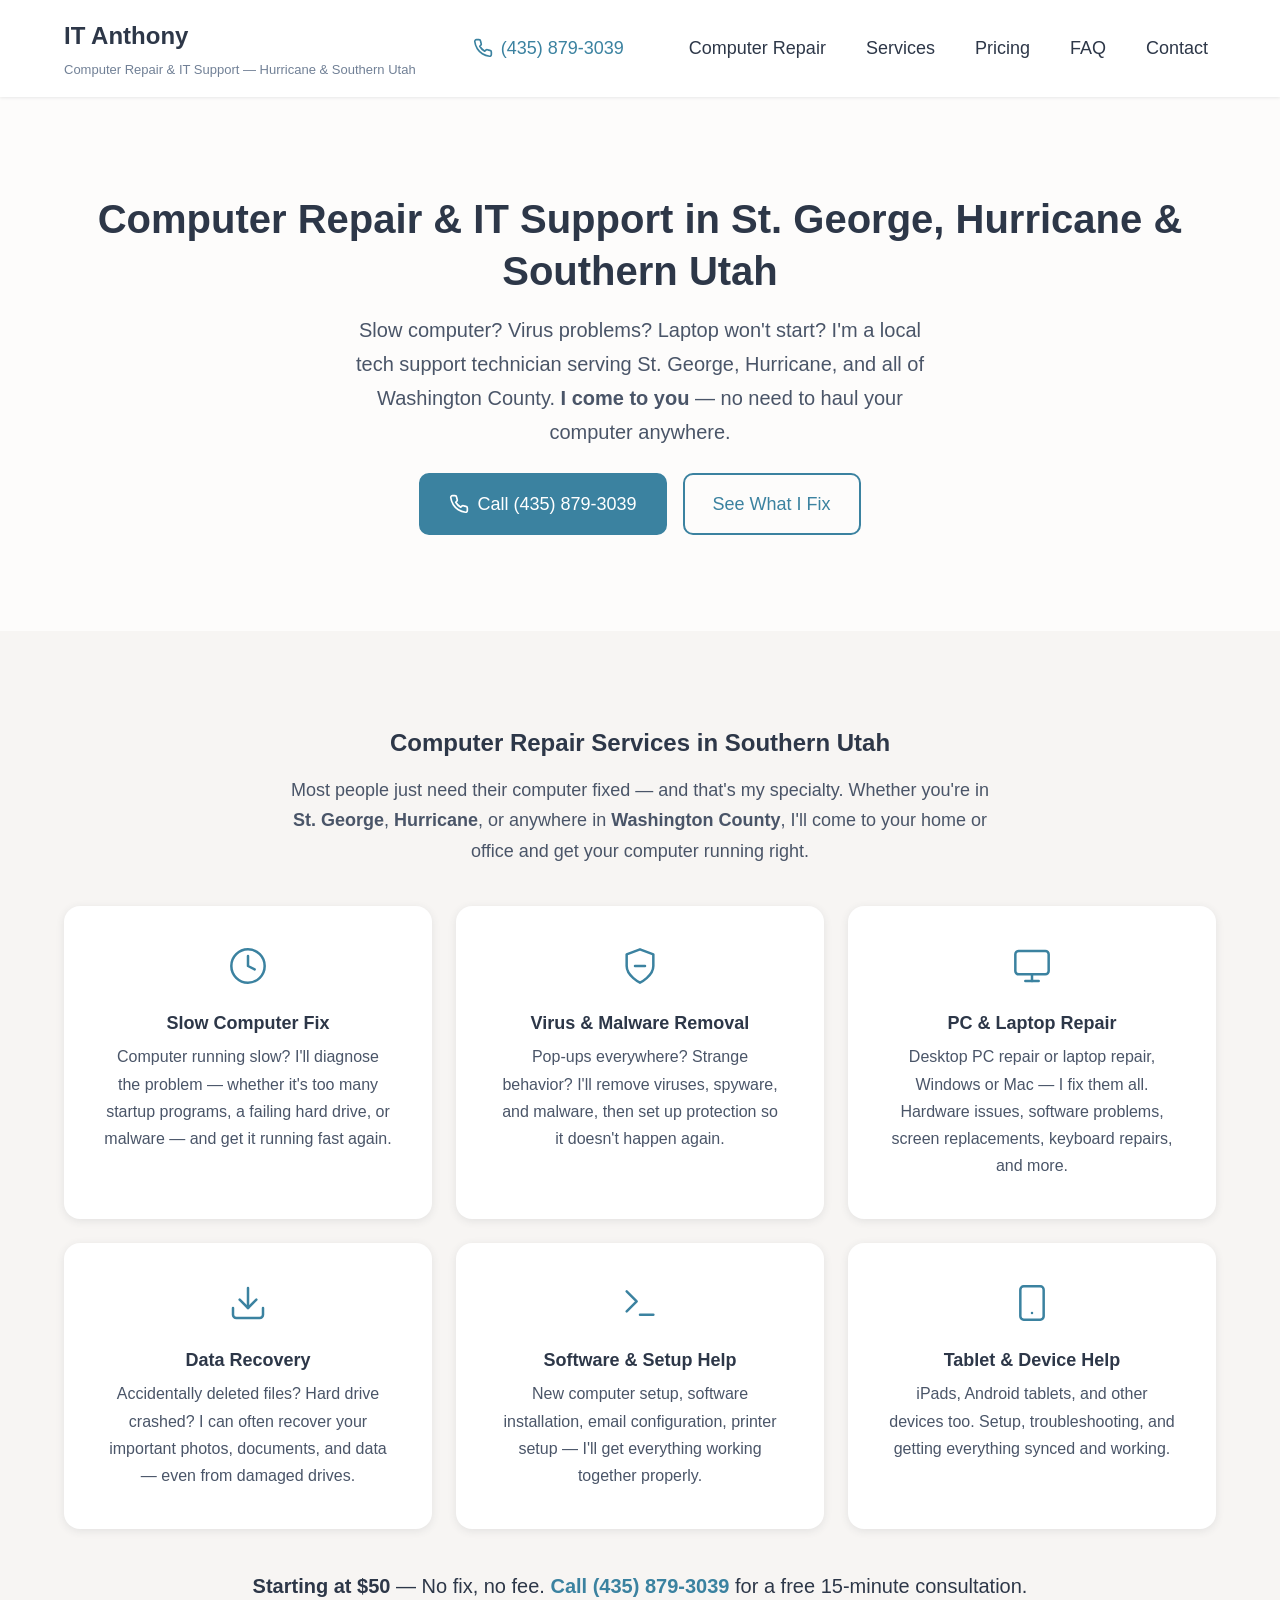
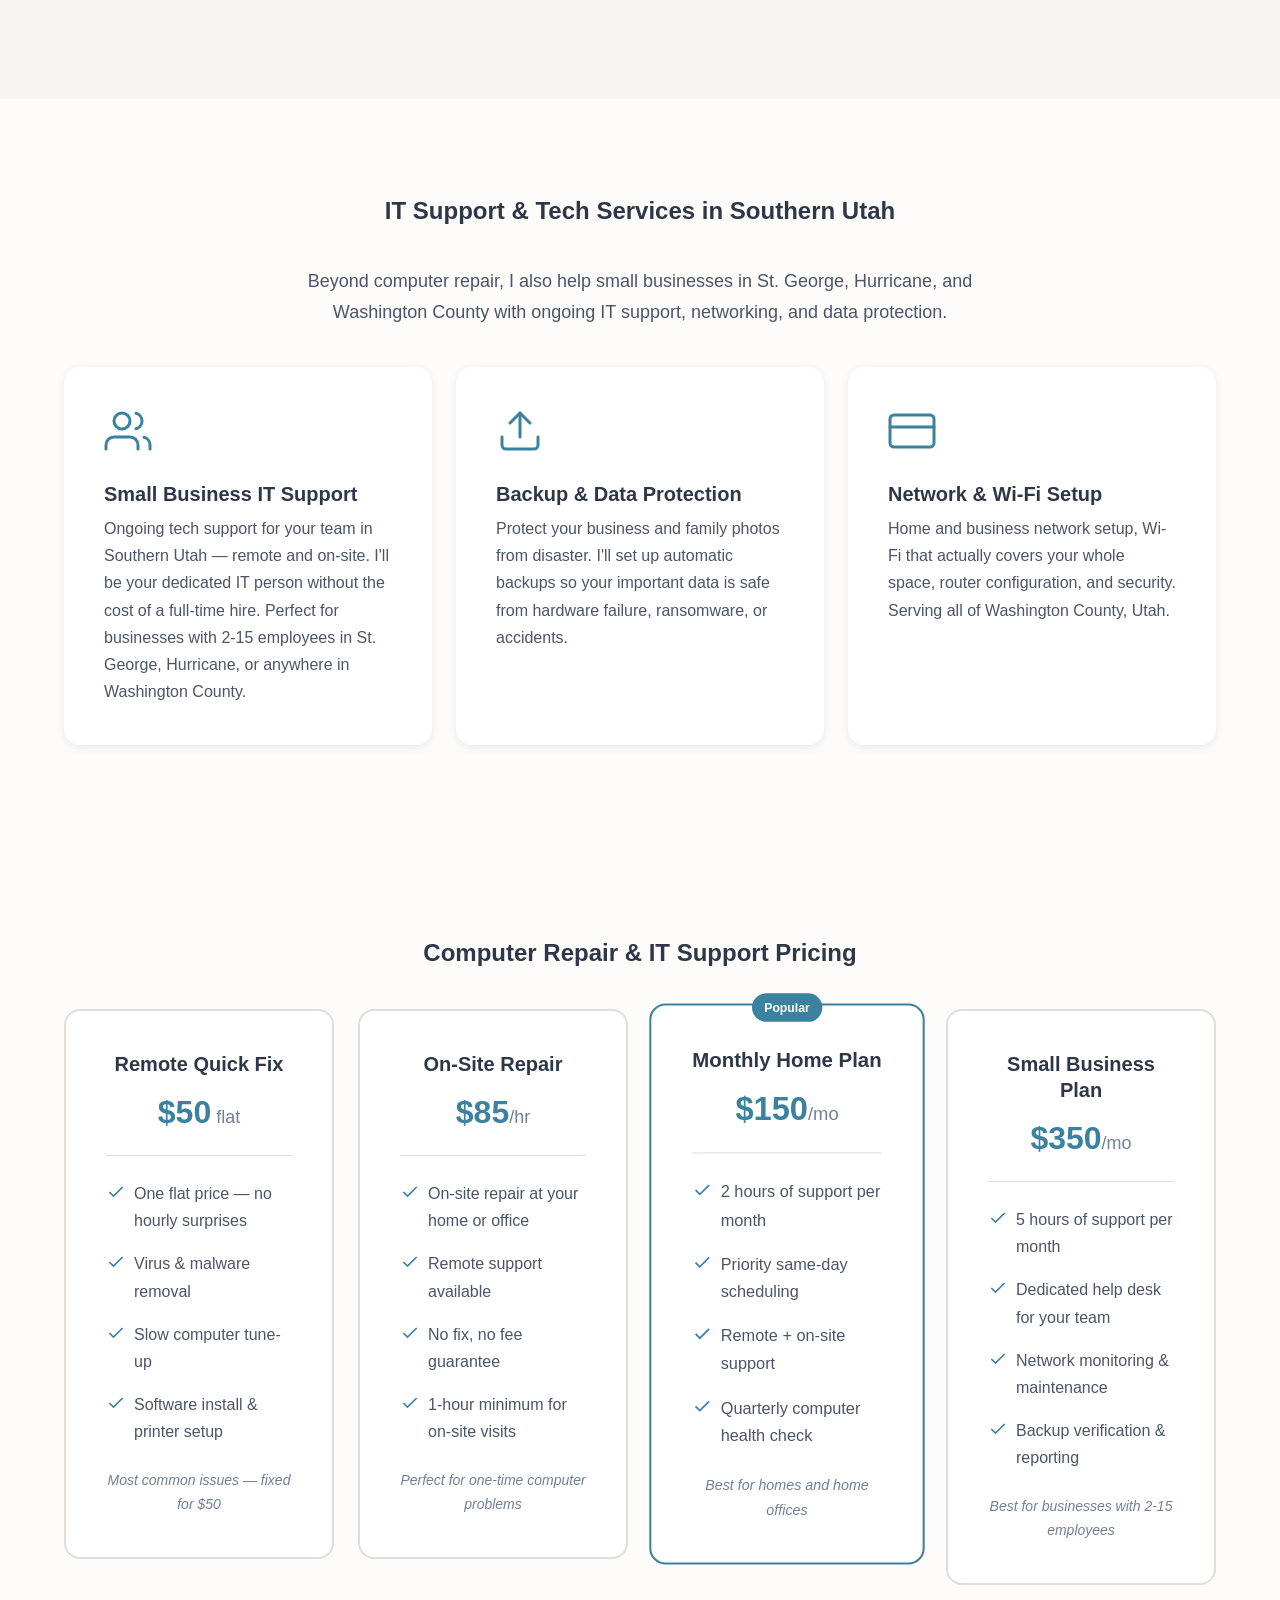
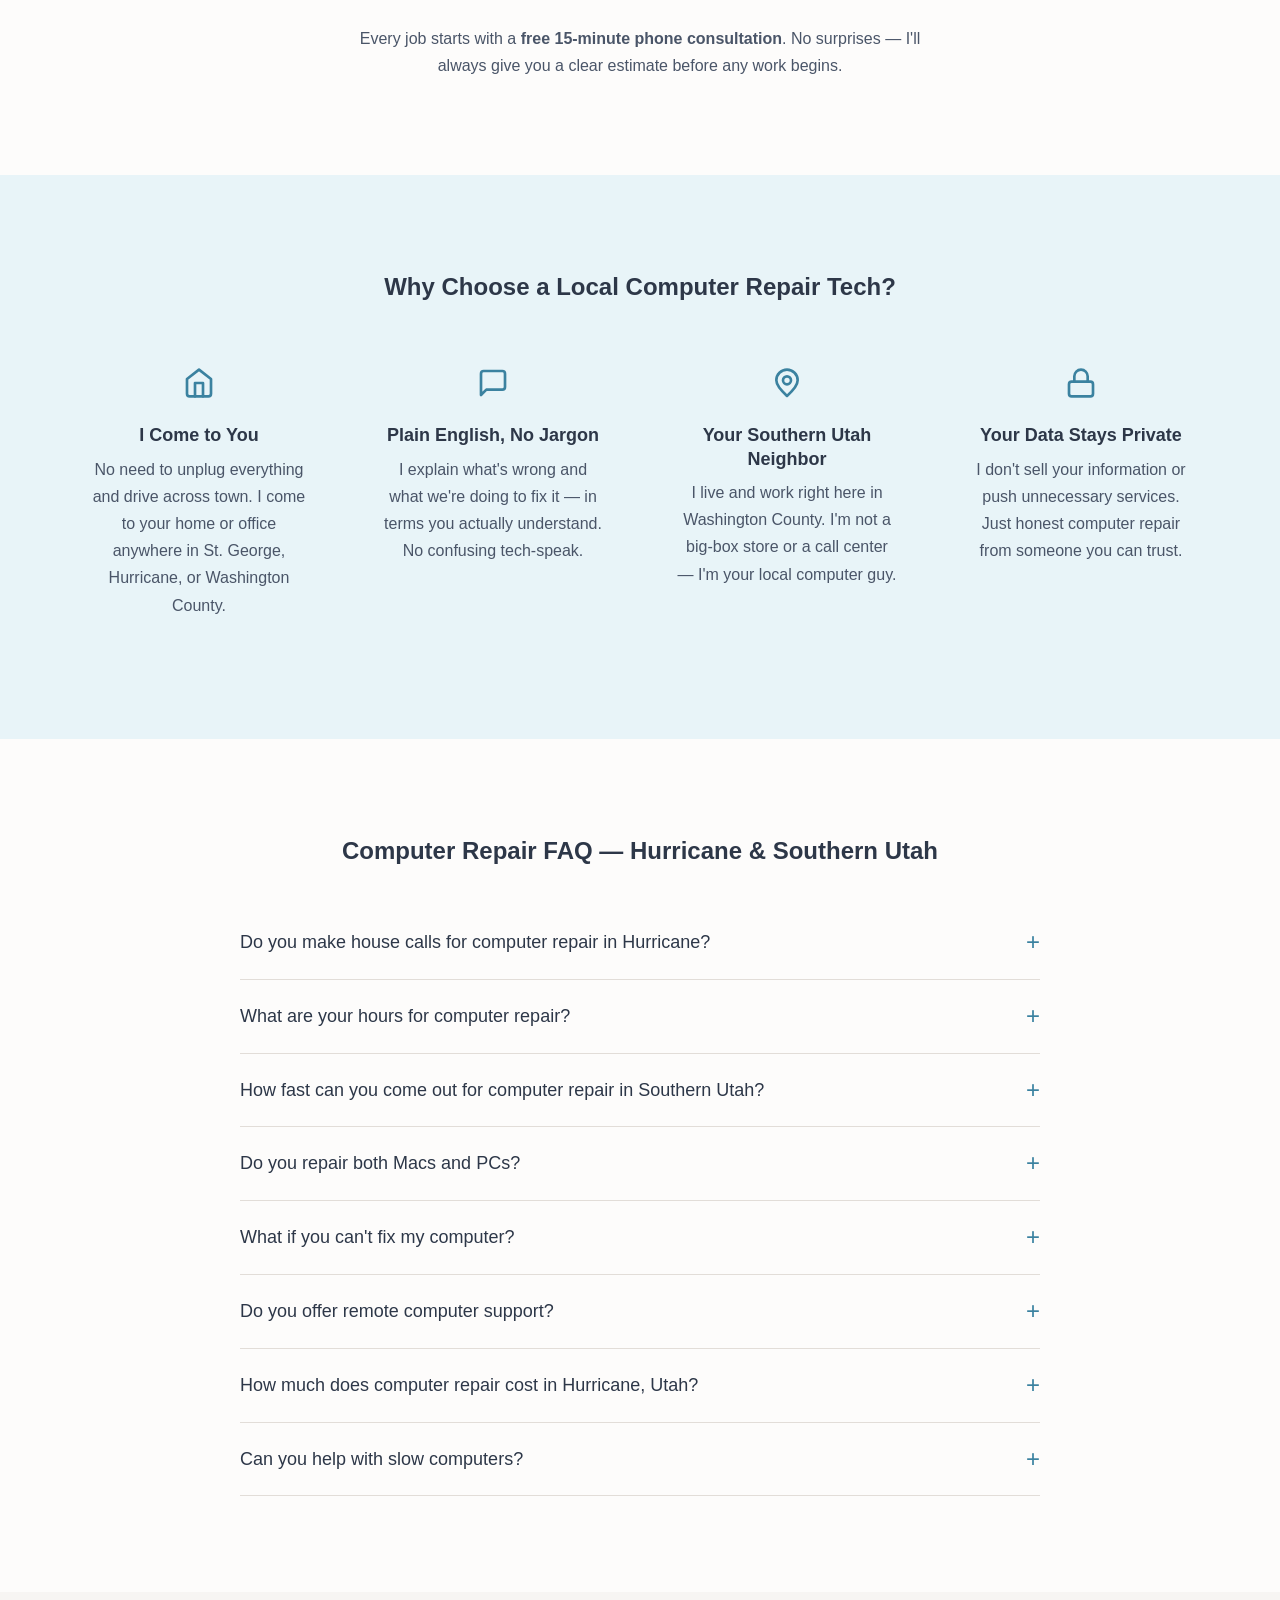
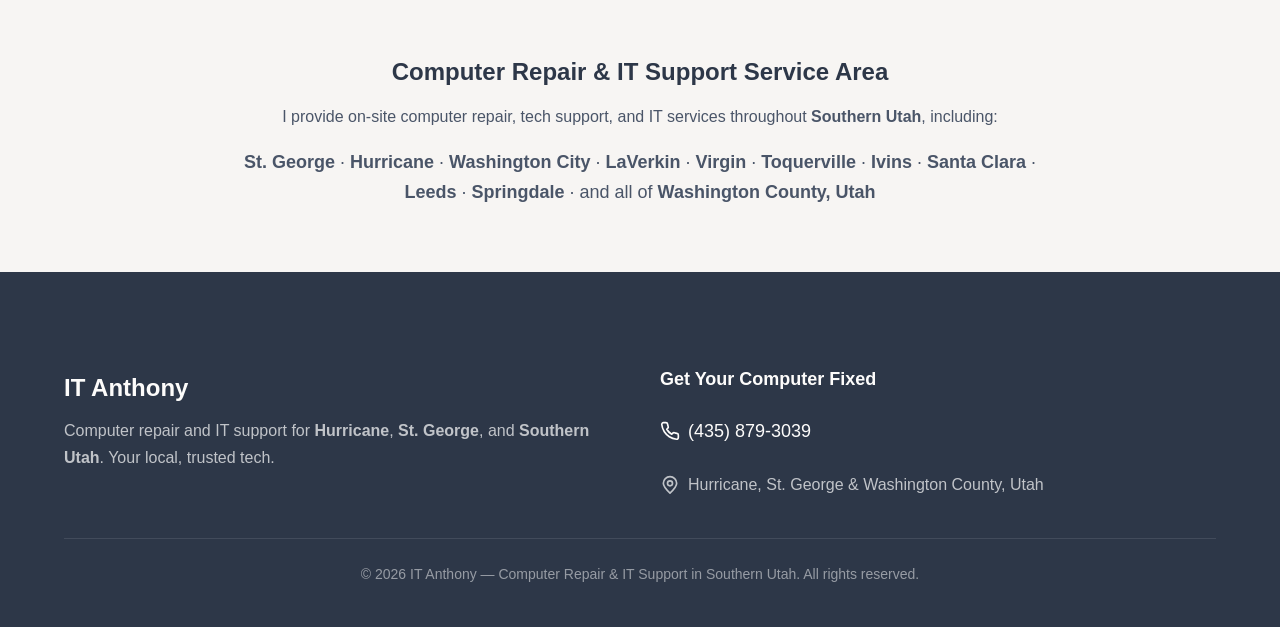
==== commit 11a0c3ca: "fixed complicated phrasing" ====
--- a/index.html
+++ b/index.html
@@ -5,36 +5,31 @@
     <meta name="viewport" content="width=device-width, initial-scale=1.0">
 
     <!-- Primary SEO Meta Tags -->
-    <title>Computer Repair & IT Support in Hurricane, Utah | IT Anthony | Southern Utah</title>
-    <meta name="description" content="Fast, affordable computer repair and IT support in Hurricane, St. George, and Washington County, Utah. Virus removal, slow computer fix, laptop repair, data recovery. Local technician — I come to you. Call (435) 879-3039.">
-    <meta name="keywords" content="computer repair Hurricane Utah, IT support St. George, computer repair Southern Utah, virus removal Hurricane, slow computer fix, laptop repair Washington County, tech support Hurricane UT, PC repair St. George Utah, Mac repair Southern Utah, data recovery Hurricane">
-
-    <!-- Geo Tags for Local SEO -->
-    <meta name="geo.region" content="US-UT">
-    <meta name="geo.placename" content="Hurricane, Utah">
-    <meta name="geo.position" content="37.1753;-113.2899">
-    <meta name="ICBM" content="37.1753, -113.2899">
+    <title>Computer Repair & IT Support in St. George & Hurricane, Utah | IT Anthony</title>
+    <meta name="description" content="Fast, affordable computer repair and IT support in St. George, Hurricane & Southern Utah. Starting at $50. Virus removal, laptop repair, data recovery. Call (435) 879-3039.">
 
     <!-- Open Graph / Social -->
-    <meta property="og:title" content="Computer Repair & IT Support in Hurricane, Utah | IT Anthony">
-    <meta property="og:description" content="Fast, affordable computer repair in Hurricane, St. George & Southern Utah. Virus removal, laptop repair, data recovery. Local tech — I come to you!">
+    <meta property="og:title" content="Computer Repair & IT Support in St. George & Hurricane, Utah | IT Anthony">
+    <meta property="og:description" content="Fast, affordable computer repair and IT support in St. George, Hurricane & Southern Utah. Starting at $50. Local tech — I come to you!">
     <meta property="og:type" content="website">
-    <meta property="og:url" content="https://itanthony.com">
+    <meta property="og:url" content="https://itanthony.com/">
     <meta property="og:locale" content="en_US">
     <meta property="og:site_name" content="IT Anthony">
+    <meta property="og:image" content="https://itanthony.com/icons/android-chrome-512x512.png">
 
     <!-- Twitter Card -->
     <meta name="twitter:card" content="summary">
-    <meta name="twitter:title" content="Computer Repair & IT Support | Hurricane & St. George, Utah">
-    <meta name="twitter:description" content="Fast, affordable computer repair in Southern Utah. Virus removal, laptop repair, data recovery. I come to you!">
+    <meta name="twitter:title" content="Computer Repair & IT Support | St. George & Hurricane, Utah">
+    <meta name="twitter:description" content="Fast, affordable computer repair and tech support in Southern Utah. Starting at $50. Local technician — I come to you!">
+    <meta name="twitter:image" content="https://itanthony.com/icons/android-chrome-512x512.png">
 
     <!-- Canonical URL -->
     <link rel="canonical" href="https://itanthony.com/">
 
     <!-- Favicon -->
-    <link rel="apple-touch-icon" sizes="180x180" href="_archive/icons/apple-touch-icon.png">
-    <link rel="icon" type="image/png" sizes="32x32" href="_archive/icons/favicon-32x32.png">
-    <link rel="icon" type="image/png" sizes="16x16" href="_archive/icons/favicon-16x16.png">
+    <link rel="apple-touch-icon" sizes="180x180" href="icons/apple-touch-icon.png">
+    <link rel="icon" type="image/png" sizes="32x32" href="icons/favicon-32x32.png">
+    <link rel="icon" type="image/png" sizes="16x16" href="icons/favicon-16x16.png">
 
     <link rel="stylesheet" href="styles.css">
 
@@ -42,21 +37,19 @@
     <script type="application/ld+json">
     {
         "@context": "https://schema.org",
-        "@type": "LocalBusiness",
+        "@type": ["LocalBusiness", "ProfessionalService"],
         "@id": "https://itanthony.com/#business",
         "name": "IT Anthony",
         "alternateName": "IT Anthony Computer Repair",
-        "description": "Fast, affordable computer repair and IT support services in Hurricane, St. George, and Washington County, Utah. Specializing in virus removal, laptop repair, data recovery, and small business IT support.",
+        "description": "Fast, affordable computer repair and IT support services in St. George, Hurricane, and Washington County, Utah. Specializing in virus removal, laptop repair, data recovery, and small business IT support.",
         "url": "https://itanthony.com",
         "telephone": "(435) 879-3039",
-        "email": "anthony@itanthony.com",
-        "image": "https://itanthony.com/og-image.jpg",
-        "priceRange": "$85-$350",
+        "image": "https://itanthony.com/icons/apple-touch-icon.png",
+        "priceRange": "$50-$350",
         "currenciesAccepted": "USD",
         "paymentAccepted": "Cash, Credit Card, Debit Card",
         "address": {
             "@type": "PostalAddress",
-            "streetAddress": "",
             "addressLocality": "Hurricane",
             "addressRegion": "UT",
             "postalCode": "84737",
@@ -111,6 +104,38 @@
             {
                 "@type": "City",
                 "name": "Santa Clara",
+                "containedInPlace": {
+                    "@type": "State",
+                    "name": "Utah"
+                }
+            },
+            {
+                "@type": "City",
+                "name": "Toquerville",
+                "containedInPlace": {
+                    "@type": "State",
+                    "name": "Utah"
+                }
+            },
+            {
+                "@type": "City",
+                "name": "Virgin",
+                "containedInPlace": {
+                    "@type": "State",
+                    "name": "Utah"
+                }
+            },
+            {
+                "@type": "City",
+                "name": "Leeds",
+                "containedInPlace": {
+                    "@type": "State",
+                    "name": "Utah"
+                }
+            },
+            {
+                "@type": "City",
+                "name": "Springdale",
                 "containedInPlace": {
                     "@type": "State",
                     "name": "Utah"
@@ -170,8 +195,7 @@
                     }
                 }
             ]
-        },
-        "sameAs": []
+        }
     }
     </script>
 
@@ -182,7 +206,7 @@
         "@type": "Service",
         "serviceType": "Computer Repair Service",
         "name": "Computer Repair in Hurricane & Southern Utah",
-        "description": "Professional computer repair services including PC repair, Mac repair, laptop repair, virus removal, slow computer fix, and hardware replacement. Serving Hurricane, St. George, Washington, and all of Washington County, Utah.",
+        "description": "Professional computer repair services including PC repair, Mac repair, laptop repair, virus removal, slow computer fix, and hardware replacement. Serving St. George, Hurricane, and all of Washington County, Utah.",
         "provider": {
             "@type": "LocalBusiness",
             "@id": "https://itanthony.com/#business"
@@ -203,9 +227,9 @@
                     },
                     "priceSpecification": {
                         "@type": "PriceSpecification",
-                        "price": "85",
+                        "price": "50",
                         "priceCurrency": "USD",
-                        "unitText": "per hour"
+                        "unitText": "flat rate"
                     }
                 },
                 {
@@ -245,7 +269,7 @@
                 "name": "Do you make house calls for computer repair in Hurricane, Utah?",
                 "acceptedAnswer": {
                     "@type": "Answer",
-                    "text": "Absolutely. I provide on-site computer repair throughout Hurricane, LaVerkin, Washington, St. George, and all of Washington County, Utah. On-site visits have a 1-hour minimum."
+                    "text": "Absolutely. I provide on-site computer repair throughout St. George, Hurricane, LaVerkin, and all of Washington County, Utah. On-site visits have a 1-hour minimum."
                 }
             },
             {
@@ -293,7 +317,7 @@
                 "name": "How much does computer repair cost in Hurricane, Utah?",
                 "acceptedAnswer": {
                     "@type": "Answer",
-                    "text": "Computer repair starts at $85/hour with a 1-hour minimum for on-site visits. I also offer monthly support plans starting at $150/month. Every job starts with a free 15-minute phone consultation."
+                    "text": "Remote quick fixes start at just $50 flat — no hourly surprises. On-site repair is $85/hour with a 1-hour minimum. I also offer monthly support plans starting at $150/month. Every job starts with a free 15-minute phone consultation."
                 }
             }
         ]
@@ -301,12 +325,6 @@
     </script>
 </head>
 <body>
-    <!--
-        PHONE NUMBER NOTE:
-        The placeholder phone number (435) 879-3039 appears multiple times below.
-        Search and replace all instances when you get your real number.
-    -->
-
     <!-- Header / Navigation -->
     <header class="site-header" id="header">
         <div class="header-container">
@@ -377,8 +395,8 @@
         <!-- Hero Section -->
         <section class="hero">
             <div class="container">
-                <h1>Computer Repair in Hurricane &amp; Southern Utah</h1>
-                <p class="hero-subtitle">Slow computer? Virus problems? Laptop won't start? I'm a local technician serving Hurricane, St. George, Washington, and all of Washington County. <strong>I come to you</strong> — no need to haul your computer anywhere.</p>
+                <h1>Computer Repair &amp; IT Support in St. George, Hurricane &amp; Southern Utah</h1>
+                <p class="hero-subtitle">Slow computer? Virus problems? Laptop won't start? I'm a local tech support technician serving St. George, Hurricane, and all of Washington County. <strong>I come to you</strong> — no need to haul your computer anywhere.</p>
                 <div class="hero-cta">
                     <a href="tel:+14358793039" class="btn btn-primary">
                         <svg class="icon" width="20" height="20" viewBox="0 0 24 24" fill="none" stroke="currentColor" stroke-width="2" stroke-linecap="round" stroke-linejoin="round" aria-hidden="true">
@@ -395,7 +413,7 @@
         <section class="computer-repair" id="computer-repair">
             <div class="container">
                 <h2>Computer Repair Services in Southern Utah</h2>
-                <p class="section-intro">Most people just need their computer fixed — and that's my specialty. Whether you're in <strong>Hurricane</strong>, <strong>St. George</strong>, <strong>Washington</strong>, or anywhere in <strong>Washington County</strong>, I'll come to your home or office and get your computer running right.</p>
+                <p class="section-intro">Most people just need their computer fixed — and that's my specialty. Whether you're in <strong>St. George</strong>, <strong>Hurricane</strong>, or anywhere in <strong>Washington County</strong>, I'll come to your home or office and get your computer running right.</p>
 
                 <div class="repair-grid">
                     <div class="repair-card">
@@ -429,7 +447,7 @@
                             </svg>
                         </div>
                         <h3>PC &amp; Laptop Repair</h3>
-                        <p>Desktop or laptop, Windows or Mac — I fix them all. Hardware issues, software problems, screen replacements, keyboard repairs, and more.</p>
+                        <p>Desktop PC repair or laptop repair, Windows or Mac — I fix them all. Hardware issues, software problems, screen replacements, keyboard repairs, and more.</p>
                     </div>
 
                     <div class="repair-card">
@@ -467,15 +485,15 @@
                     </div>
                 </div>
 
-                <p class="repair-cta"><strong>$85/hour</strong> — No fix, no fee. <a href="tel:+14358793039">Call (435) 879-3039</a> for a free 15-minute consultation.</p>
+                <p class="repair-cta"><strong>Starting at $50</strong> — No fix, no fee. <a href="tel:+14358793039">Call (435) 879-3039</a> for a free 15-minute consultation.</p>
             </div>
         </section>
 
         <!-- Other IT Services Section -->
         <section class="services" id="services">
             <div class="container">
-                <h2>IT Support &amp; Business Services</h2>
-                <p class="section-intro">Beyond computer repair, I also help small businesses in Hurricane, St. George, and Washington County with ongoing IT support, networking, and data protection.</p>
+                <h2>IT Support &amp; Tech Services in Southern Utah</h2>
+                <p class="section-intro">Beyond computer repair, I also help small businesses in St. George, Hurricane, and Washington County with ongoing IT support, networking, and data protection.</p>
 
                 <div class="services-grid">
                     <div class="service-card">
@@ -488,7 +506,7 @@
                             </svg>
                         </div>
                         <h3>Small Business IT Support</h3>
-                        <p>Ongoing tech support for your team in Southern Utah — remote and on-site. I'll be your dedicated IT person without the cost of a full-time hire. Perfect for businesses with 2-15 employees in Hurricane, St. George, or Washington.</p>
+                        <p>Ongoing tech support for your team in Southern Utah — remote and on-site. I'll be your dedicated IT person without the cost of a full-time hire. Perfect for businesses with 2-15 employees in St. George, Hurricane, or anywhere in Washington County.</p>
                     </div>
 
                     <div class="service-card">
@@ -524,7 +542,41 @@
                 <div class="pricing-grid">
                     <div class="pricing-card">
                         <div class="pricing-header">
-                            <h3>One-Time Computer Repair</h3>
+                            <h3>Remote Quick Fix</h3>
+                            <div class="price">$50<span> flat</span></div>
+                        </div>
+                        <ul class="pricing-features">
+                            <li>
+                                <svg class="check-icon" width="20" height="20" viewBox="0 0 24 24" fill="none" stroke="currentColor" stroke-width="2" aria-hidden="true">
+                                    <polyline points="20 6 9 17 4 12"></polyline>
+                                </svg>
+                                One flat price — no hourly surprises
+                            </li>
+                            <li>
+                                <svg class="check-icon" width="20" height="20" viewBox="0 0 24 24" fill="none" stroke="currentColor" stroke-width="2" aria-hidden="true">
+                                    <polyline points="20 6 9 17 4 12"></polyline>
+                                </svg>
+                                Virus &amp; malware removal
+                            </li>
+                            <li>
+                                <svg class="check-icon" width="20" height="20" viewBox="0 0 24 24" fill="none" stroke="currentColor" stroke-width="2" aria-hidden="true">
+                                    <polyline points="20 6 9 17 4 12"></polyline>
+                                </svg>
+                                Slow computer tune-up
+                            </li>
+                            <li>
+                                <svg class="check-icon" width="20" height="20" viewBox="0 0 24 24" fill="none" stroke="currentColor" stroke-width="2" aria-hidden="true">
+                                    <polyline points="20 6 9 17 4 12"></polyline>
+                                </svg>
+                                Software install &amp; printer setup
+                            </li>
+                        </ul>
+                        <p class="pricing-note">Most common issues — fixed for $50</p>
+                    </div>
+
+                    <div class="pricing-card">
+                        <div class="pricing-header">
+                            <h3>On-Site Repair</h3>
                             <div class="price">$85<span>/hr</span></div>
                         </div>
                         <ul class="pricing-features">
@@ -639,7 +691,7 @@
                             <polyline points="9 22 9 12 15 12 15 22"></polyline>
                         </svg>
                         <h3>I Come to You</h3>
-                        <p>No need to unplug everything and drive across town. I come to your home or office anywhere in Hurricane, St. George, Washington, or Washington County.</p>
+                        <p>No need to unplug everything and drive across town. I come to your home or office anywhere in St. George, Hurricane, or Washington County.</p>
                     </div>
 
                     <div class="benefit">
@@ -679,7 +731,7 @@
                     <details class="faq-item">
                         <summary>Do you make house calls for computer repair in Hurricane?</summary>
                         <div class="faq-answer">
-                            <p>Absolutely. I provide on-site computer repair throughout <strong>Hurricane</strong>, <strong>LaVerkin</strong>, <strong>Washington</strong>, <strong>St. George</strong>, <strong>Ivins</strong>, <strong>Santa Clara</strong>, and all of <strong>Washington County, Utah</strong>. On-site visits have a 1-hour minimum.</p>
+                            <p>Absolutely. I provide on-site computer repair throughout <strong>St. George</strong>, <strong>Hurricane</strong>, <strong>LaVerkin</strong>, <strong>Ivins</strong>, <strong>Santa Clara</strong>, and all of <strong>Washington County</strong>. On-site visits have a 1-hour minimum.</p>
                         </div>
                     </details>
 
@@ -721,7 +773,7 @@
                     <details class="faq-item">
                         <summary>How much does computer repair cost in Hurricane, Utah?</summary>
                         <div class="faq-answer">
-                            <p>Computer repair is <strong>$85/hour</strong> with a 1-hour minimum for on-site visits. I also offer monthly support plans starting at $150/month. Every job starts with a <strong>free 15-minute phone consultation</strong> — call <a href="tel:+14358793039">(435) 879-3039</a>.</p>
+                            <p>Remote quick fixes start at just <strong>$50 flat</strong> — no hourly surprises. On-site repair is <strong>$85/hour</strong> with a 1-hour minimum. I also offer monthly support plans starting at $150/month. Every job starts with a <strong>free 15-minute phone consultation</strong> — call <a href="tel:+14358793039">(435) 879-3039</a>.</p>
                         </div>
                     </details>
 
@@ -738,9 +790,9 @@
         <!-- Service Area Section -->
         <section class="service-area" id="service-area">
             <div class="container">
-                <h2>Computer Repair Service Area</h2>
-                <p>I provide on-site computer repair and IT support throughout <strong>Southern Utah</strong>, including:</p>
-                <p class="area-list"><strong>Hurricane</strong> · <strong>St. George</strong> · <strong>Washington</strong> · <strong>LaVerkin</strong> · <strong>Virgin</strong> · <strong>Toquerville</strong> · <strong>Ivins</strong> · <strong>Santa Clara</strong> · <strong>Leeds</strong> · <strong>Springdale</strong> · and all of <strong>Washington County, Utah</strong></p>
+                <h2>Computer Repair &amp; IT Support Service Area</h2>
+                <p>I provide on-site computer repair, tech support, and IT services throughout <strong>Southern Utah</strong>, including:</p>
+                <p class="area-list"><strong>St. George</strong> · <strong>Hurricane</strong> · <strong>Washington City</strong> · <strong>LaVerkin</strong> · <strong>Virgin</strong> · <strong>Toquerville</strong> · <strong>Ivins</strong> · <strong>Santa Clara</strong> · <strong>Leeds</strong> · <strong>Springdale</strong> · and all of <strong>Washington County, Utah</strong></p>
             </div>
         </section>
     </main>
@@ -764,15 +816,6 @@
                                 (435) 879-3039
                             </a>
                         </li>
-                        <li>
-                            <a href="mailto:anthony@itanthony.com" class="contact-link">
-                                <svg class="icon" width="20" height="20" viewBox="0 0 24 24" fill="none" stroke="currentColor" stroke-width="2" stroke-linecap="round" stroke-linejoin="round" aria-hidden="true">
-                                    <path d="M4 4h16c1.1 0 2 .9 2 2v12c0 1.1-.9 2-2 2H4c-1.1 0-2-.9-2-2V6c0-1.1.9-2 2-2z"></path>
-                                    <polyline points="22,6 12,13 2,6"></polyline>
-                                </svg>
-                                anthony@itanthony.com
-                            </a>
-                        </li>
                         <li class="service-area-footer">
                             <svg class="icon" width="20" height="20" viewBox="0 0 24 24" fill="none" stroke="currentColor" stroke-width="2" stroke-linecap="round" stroke-linejoin="round" aria-hidden="true">
                                 <circle cx="12" cy="10" r="3"></circle>
--- a/styles.css
+++ b/styles.css
@@ -897,7 +897,7 @@
     }
 
     .pricing-grid {
-        grid-template-columns: repeat(3, 1fr);
+        grid-template-columns: repeat(2, 1fr);
         align-items: start;
     }
 
@@ -963,6 +963,11 @@
     /* Services */
     .services-grid {
         grid-template-columns: repeat(3, 1fr);
+    }
+
+    /* Pricing */
+    .pricing-grid {
+        grid-template-columns: repeat(4, 1fr);
     }
 
     /* Why Local */
